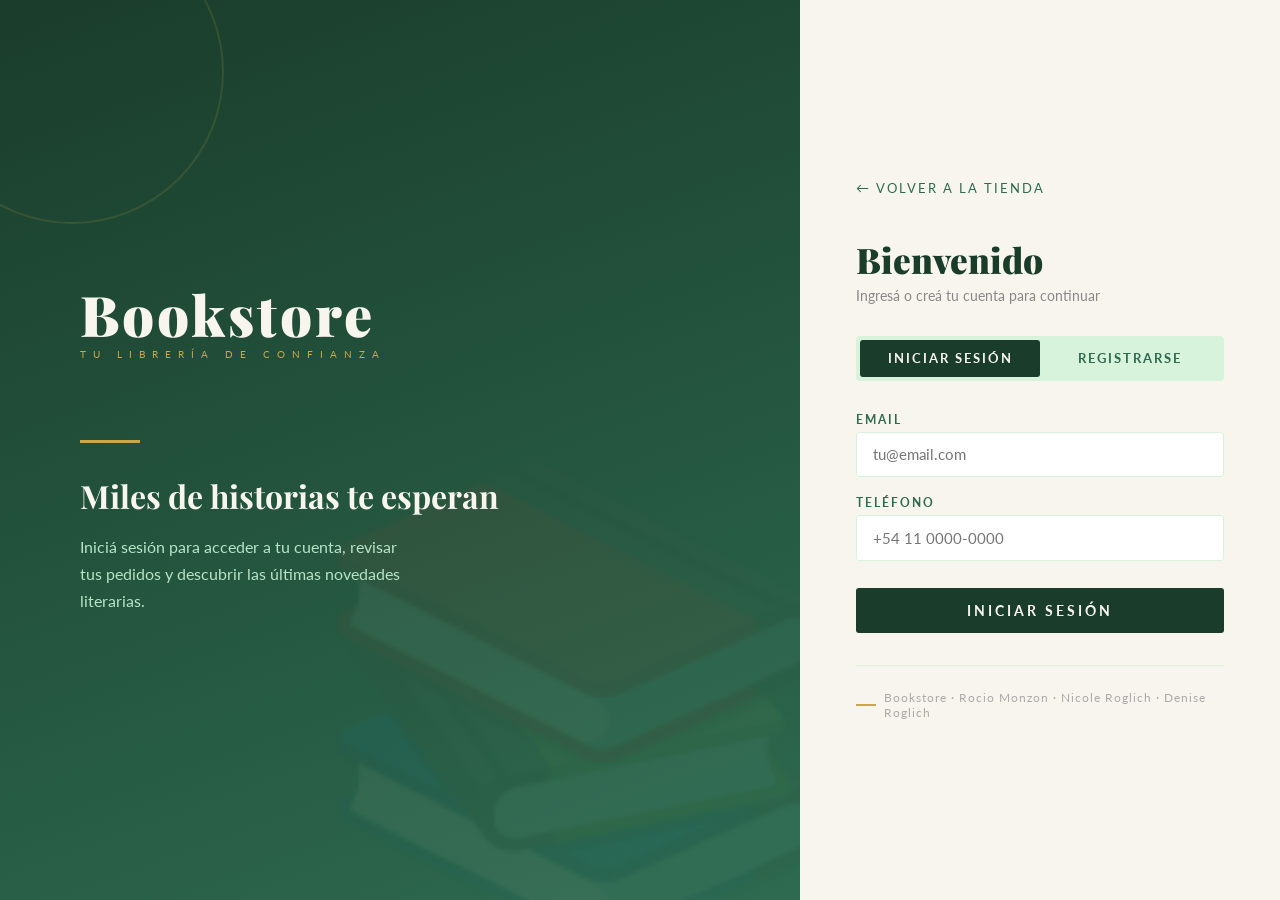
==== login.html @ fd3f9183 "Registro y BD provisional" ====
<!DOCTYPE html>
<html lang="es">
<head>
    <meta charset="UTF-8">
    <meta name="viewport" content="width=device-width, initial-scale=1.0">
    <title>Ingresar — Bookstore</title>
    <link href="https://fonts.googleapis.com/css2?family=Playfair+Display:wght@400;700;900&family=Lato:wght@300;400;700&display=swap" rel="stylesheet">
    <style>
        :root {
            --green-deep:   #1a3d2b;
            --green-mid:    #2d6a4f;
            --green-accent: #52b788;
            --green-light:  #b7e4c7;
            --green-pale:   #d8f3dc;
            --cream:        #f8f5ef;
            --gold:         #c9a84c;
            --text-dark:    #1a2e1e;
        }

        * { margin: 0; padding: 0; box-sizing: border-box; }

        body {
            font-family: 'Lato', sans-serif;
            min-height: 100vh;
            display: flex;
            background: var(--green-deep);
        }

        .left-panel {
            flex: 1;
            background: linear-gradient(160deg, var(--green-deep) 0%, var(--green-mid) 100%);
            display: flex;
            flex-direction: column;
            justify-content: center;
            align-items: flex-start;
            padding: 4rem 5rem;
            position: relative;
            overflow: hidden;
        }

        .left-panel::before {
            content: '📚';
            position: absolute;
            font-size: 28rem;
            bottom: -4rem;
            right: -4rem;
            opacity: 0.05;
            pointer-events: none;
        }

        .left-panel::after {
            content: '';
            position: absolute;
            top: -80px;
            left: -80px;
            width: 300px;
            height: 300px;
            border-radius: 50%;
            border: 2px solid rgba(201,168,76,0.15);
        }

        .brand { margin-bottom: 3rem; animation: fadeLeft 0.7s ease-out both; }

        .brand-name {
            font-family: 'Playfair Display', serif;
            font-size: 3.5rem;
            font-weight: 900;
            color: var(--cream);
            letter-spacing: 3px;
            line-height: 1;
        }

        .brand-tag {
            display: block;
            font-size: 0.65rem;
            letter-spacing: 7px;
            text-transform: uppercase;
            color: var(--gold);
            margin-top: 6px;
        }

        .gold-line {
            width: 60px;
            height: 3px;
            background: var(--gold);
            margin: 2rem 0;
            animation: expandLine 0.8s ease-out 0.3s both;
        }

        .left-copy { animation: fadeLeft 0.7s ease-out 0.4s both; }

        .left-copy h2 {
            font-family: 'Playfair Display', serif;
            font-size: 2rem;
            color: var(--cream);
            font-weight: 700;
            line-height: 1.3;
            margin-bottom: 1rem;
        }

        .left-copy p {
            color: var(--green-light);
            font-size: 1rem;
            line-height: 1.7;
            max-width: 320px;
        }

        .right-panel {
            width: 480px;
            background: var(--cream);
            display: flex;
            flex-direction: column;
            justify-content: center;
            padding: 4rem 3.5rem;
            animation: fadeRight 0.7s ease-out both;
        }

        .back-link {
            display: inline-flex;
            align-items: center;
            gap: 6px;
            color: var(--green-mid);
            font-size: 0.8rem;
            letter-spacing: 2px;
            text-transform: uppercase;
            text-decoration: none;
            margin-bottom: 2.5rem;
            transition: color 0.3s;
        }

        .back-link:hover { color: var(--green-deep); }

        .panel-title {
            font-family: 'Playfair Display', serif;
            font-size: 2.2rem;
            font-weight: 900;
            color: var(--green-deep);
            margin-bottom: 0.3rem;
        }

        .panel-subtitle {
            font-size: 0.85rem;
            color: #888;
            margin-bottom: 2rem;
        }

        .form-tabs {
            display: flex;
            background: var(--green-pale);
            border-radius: 4px;
            padding: 4px;
            margin-bottom: 2rem;
        }

        .tab-btn {
            flex: 1;
            padding: 0.65rem;
            border: none;
            background: transparent;
            color: var(--green-mid);
            cursor: pointer;
            border-radius: 3px;
            font-family: 'Lato', sans-serif;
            font-size: 0.8rem;
            font-weight: 700;
            letter-spacing: 2px;
            text-transform: uppercase;
            transition: all 0.3s ease;
        }

        .tab-btn.active {
            background: var(--green-deep);
            color: var(--cream);
        }

        .alert {
            padding: 0.8rem 1rem;
            border-radius: 3px;
            margin-bottom: 1.2rem;
            font-size: 0.85rem;
            font-weight: 600;
            border-left: 4px solid;
            display: none;
        }

        .alert.show { display: block; }
        .alert-error { background: #fff0f0; color: #c0392b; border-color: #c0392b; }
        .alert-success { background: #f0fff4; color: var(--green-mid); border-color: var(--green-accent); }

        .form-section { display: none; }
        .form-section.active { display: block; }

        .form-group { margin-bottom: 1.2rem; }

        label {
            display: block;
            font-size: 0.72rem;
            letter-spacing: 2px;
            text-transform: uppercase;
            color: var(--green-mid);
            font-weight: 700;
            margin-bottom: 6px;
        }

        input[type="text"],
        input[type="email"],
        input[type="tel"] {
            width: 100%;
            padding: 0.8rem 1rem;
            border: 1.5px solid var(--green-pale);
            border-radius: 3px;
            font-family: 'Lato', sans-serif;
            font-size: 0.95rem;
            color: var(--text-dark);
            background: white;
            outline: none;
            transition: all 0.25s ease;
        }

        input:focus {
            border-color: var(--green-accent);
            box-shadow: 0 0 0 3px rgba(82,183,136,0.15);
        }

        .submit-btn {
            width: 100%;
            padding: 0.9rem;
            background: var(--green-deep);
            color: var(--cream);
            border: none;
            border-radius: 3px;
            font-family: 'Lato', sans-serif;
            font-size: 0.85rem;
            font-weight: 700;
            letter-spacing: 3px;
            text-transform: uppercase;
            cursor: pointer;
            margin-top: 0.5rem;
            transition: all 0.3s ease;
        }

        .submit-btn:hover {
            background: var(--green-mid);
            transform: translateY(-2px);
            box-shadow: 0 8px 20px rgba(26,61,43,0.25);
        }

        .submit-btn:active { transform: translateY(0); }

        .form-footer {
            margin-top: 2rem;
            padding-top: 1.5rem;
            border-top: 1px solid var(--green-pale);
            display: flex;
            align-items: center;
            gap: 0.5rem;
        }

        .form-footer span {
            width: 20px;
            height: 2px;
            background: var(--gold);
            display: inline-block;
            flex-shrink: 0;
        }

        .form-footer p { font-size: 0.75rem; color: #aaa; letter-spacing: 1px; }

        @keyframes fadeLeft {
            from { opacity: 0; transform: translateX(-30px); }
            to   { opacity: 1; transform: translateX(0); }
        }
        @keyframes fadeRight {
            from { opacity: 0; transform: translateX(30px); }
            to   { opacity: 1; transform: translateX(0); }
        }
        @keyframes expandLine {
            from { width: 0; opacity: 0; }
            to   { width: 60px; opacity: 1; }
        }

        @media (max-width: 900px) {
            .left-panel { display: none; }
            .right-panel { width: 100%; padding: 3rem 2rem; }
        }
    </style>
</head>
<body>

    <div class="left-panel">
        <div class="brand">
            <div class="brand-name">Bookstore</div>
            <span class="brand-tag">Tu librería de confianza</span>
        </div>
        <div class="gold-line"></div>
        <div class="left-copy">
            <h2>Miles de historias te esperan</h2>
            <p>Iniciá sesión para acceder a tu cuenta, revisar tus pedidos y descubrir las últimas novedades literarias.</p>
        </div>
    </div>

    <div class="right-panel">
        <a href="inicio.html" class="back-link">← Volver a la tienda</a>

        <h1 class="panel-title">Bienvenido</h1>
        <p class="panel-subtitle">Ingresá o creá tu cuenta para continuar</p>

        <div class="form-tabs">
            <button class="tab-btn active" onclick="switchTab('login', this)">Iniciar Sesión</button>
            <button class="tab-btn" onclick="switchTab('register', this)">Registrarse</button>
        </div>

        <div class="alert alert-error" id="alert-error"></div>
        <div class="alert alert-success" id="alert-success"></div>

        <!-- LOGIN -->
        <div id="login-form" class="form-section active">
            <div class="form-group">
                <label for="email_login">Email</label>
                <input type="email" id="email_login" autocomplete="email" placeholder="tu@email.com">
            </div>
            <div class="form-group">
                <label for="telefono_login">Teléfono</label>
                <input type="tel" id="telefono_login" autocomplete="tel" placeholder="+54 11 0000-0000">
            </div>
            <button class="submit-btn" onclick="handleLogin()">Iniciar Sesión</button>
        </div>

        <!-- REGISTRO -->
        <div id="register-form" class="form-section">
            <div class="form-group">
                <label for="nombre">Nombre</label>
                <input type="text" id="nombre" autocomplete="given-name" placeholder="Juan">
            </div>
            <div class="form-group">
                <label for="apellido">Apellido</label>
                <input type="text" id="apellido" autocomplete="family-name" placeholder="García">
            </div>
            <div class="form-group">
                <label for="username">Usuario</label>
                <input type="text" id="username" autocomplete="username" placeholder="juan.garcia">
            </div>
            <div class="form-group">
                <label for="password">Contraseña</label>
                <input type="password" id="password" autocomplete="new-password" placeholder="••••••••">
            </div>
            <div class="form-group">
                <label for="rpassword">Confirmar contraseña</label>
                <input type="password" id="rpassword" autocomplete="new-password" placeholder="••••••••">
            </div>
            <div class="form-group">
                <label for="telefono">Teléfono</label>
                <input type="tel" id="telefono" autocomplete="tel" placeholder="+54 11 0000-0000">
            </div>
            <div class="form-group">
                <label for="email">Email</label>
                <input type="email" id="email" autocomplete="email" placeholder="tu@email.com">
            </div>
            <div class="form-group">
                <label for="direccion">Dirección</label>
                <input type="text" id="direccion" autocomplete="street-address" placeholder="Av. Corrientes 1234, CABA">
            </div>
            <button class="submit-btn" onclick="handleRegister()">Crear Cuenta</button>
        </div>

        <div class="form-footer">
            <span></span>
            <p>Bookstore · Rocio Monzon · Nicole Roglich · Denise Roglich</p>
        </div>
    </div>

    <script>
        function switchTab(tab, btn) {
            document.querySelectorAll('.form-section').forEach(s => s.classList.remove('active'));
            document.querySelectorAll('.tab-btn').forEach(b => b.classList.remove('active'));
            document.getElementById(tab + '-form').classList.add('active');
            btn.classList.add('active');
            clearAlerts();
        }

        function showError(msg) {
            const el = document.getElementById('alert-error');
            el.textContent = '⚠️ ' + msg;
            el.classList.add('show');
            document.getElementById('alert-success').classList.remove('show');
        }

        function showSuccess(msg) {
            const el = document.getElementById('alert-success');
            el.textContent = '✔ ' + msg;
            el.classList.add('show');
            document.getElementById('alert-error').classList.remove('show');
        }

        function clearAlerts() {
            document.getElementById('alert-error').classList.remove('show');
            document.getElementById('alert-success').classList.remove('show');
        }

        function handleLogin() {
            const email = document.getElementById('email_login').value.trim();
            const telefono = document.getElementById('telefono_login').value.trim();
            if (!email || !telefono) {
                showError('Por favor completa todos los campos.');
                return;
            }
            
            showSuccess('¡Sesión iniciada correctamente! Redirigiendo...');
        }

        async function handleRegister() {
            const nombre = document.getElementById('nombre').value.trim();
            const apellido = document.getElementById('apellido').value.trim();
            const username = document.getElementById('username').value.trim();
            const password = document.getElementById('password').value.trim();
            const rpassword = document.getElementById('rpassword').value.trim();
            const telefono = document.getElementById('telefono').value.trim();
            const email = document.getElementById('email').value.trim();
            const direccion = document.getElementById('direccion').value.trim();

            if (!nombre || !apellido || !username || !password || !rpassword || !telefono || !email || !direccion) {
                showError('Por favor completa todos los campos.');
                return;
            }

            if (password !== rpassword) {
                showError('Las contraseñas no coinciden.');
                return;
            }

            // Envía los datos al servidor
            try {
                const response = await fetch('registro.php', {
                    method: 'POST',
                    headers: { 'Content-Type': 'application/x-www-form-urlencoded' },
                    body: new URLSearchParams({
                        nombre: nombre,
                        apellido: apellido,
                        user: username,
                        pass: password,
                        rpass: rpassword,
                        telefono: telefono,
                        email: email,
                        direccion: direccion
                    })
                });

                const result = await response.text();
                if (response.ok) {
                    showSuccess(result);  // Muestra el mensaje de registro.php
                } else {
                    showError('Error en el registro: ' + result);
                }
            } catch (error) {
                showError('Error de conexión: ' + error.message);
            }
        }
    </script>
</body>
</html>
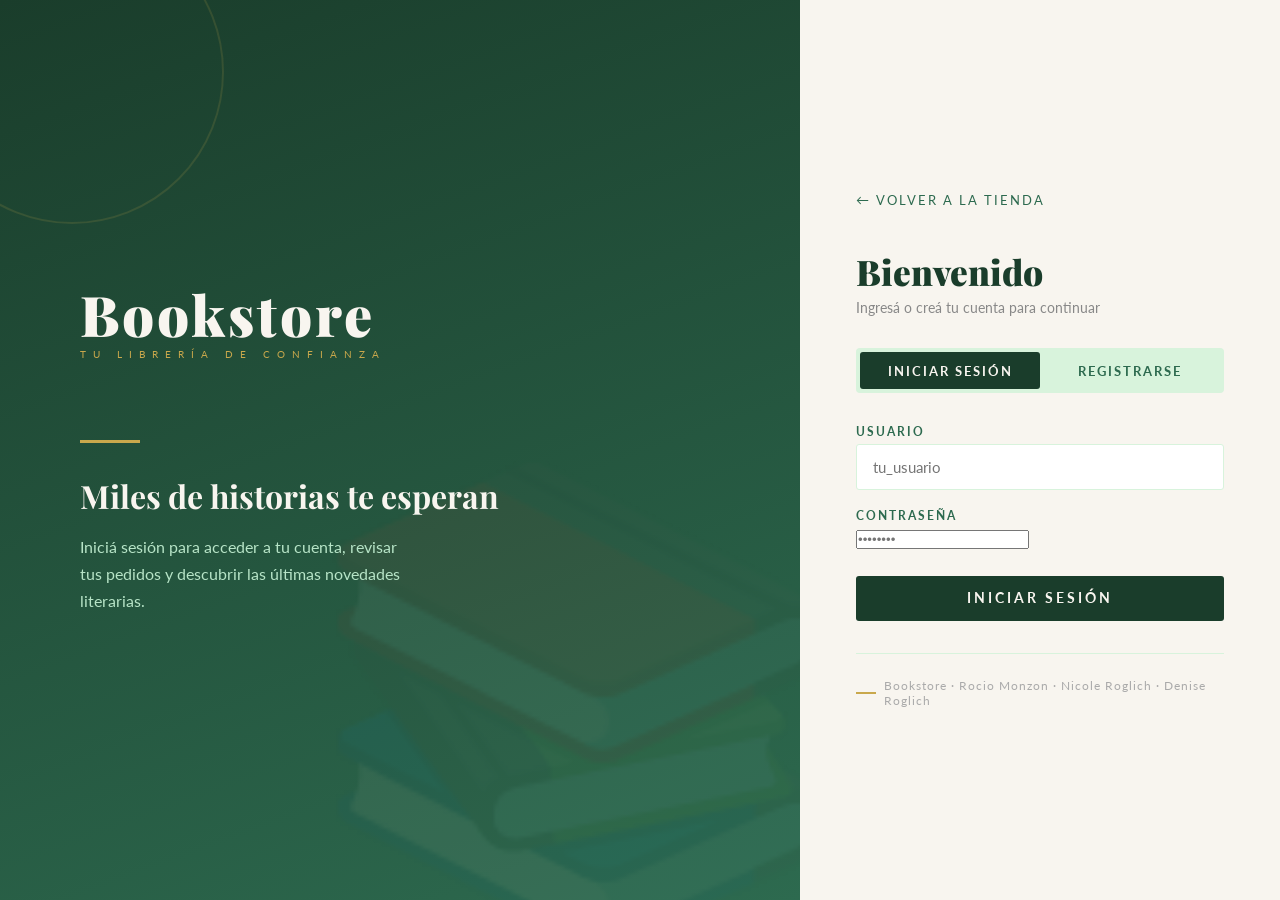
==== commit 21d69f00: "Login y registro funcional" ====
--- a/login.html
+++ b/login.html
@@ -316,12 +316,12 @@
         <!-- LOGIN -->
         <div id="login-form" class="form-section active">
             <div class="form-group">
-                <label for="email_login">Email</label>
-                <input type="email" id="email_login" autocomplete="email" placeholder="tu@email.com">
-            </div>
-            <div class="form-group">
-                <label for="telefono_login">Teléfono</label>
-                <input type="tel" id="telefono_login" autocomplete="tel" placeholder="+54 11 0000-0000">
+                <label for="username_login">Usuario</label>
+                <input type="text" id="username_login" autocomplete="username" placeholder="tu_usuario">
+            </div>
+            <div class="form-group">
+                <label for="password_login">Contraseña</label>
+                <input type="password" id="password_login" autocomplete="current-password" placeholder="••••••••">
             </div>
             <button class="submit-btn" onclick="handleLogin()">Iniciar Sesión</button>
         </div>
@@ -398,14 +398,32 @@
         }
 
         function handleLogin() {
-            const email = document.getElementById('email_login').value.trim();
-            const telefono = document.getElementById('telefono_login').value.trim();
-            if (!email || !telefono) {
+            const username = document.getElementById('username_login').value.trim();
+            const password = document.getElementById('password_login').value.trim();
+            if (!username || !password) {
                 showError('Por favor completa todos los campos.');
                 return;
             }
-            
-            showSuccess('¡Sesión iniciada correctamente! Redirigiendo...');
+
+            // Envía los datos al servidor
+            fetch('login.php', {
+                method: 'POST',
+                headers: { 'Content-Type': 'application/x-www-form-urlencoded' },
+                body: new URLSearchParams({
+                    username: username,
+                    password: password
+                })
+            })
+            .then(response => response.json())
+            .then(data => {
+                if (data.status === 'success') {
+                    showSuccess('¡Sesión iniciada correctamente! Redirigiendo...');
+                    setTimeout(() => window.location.href = data.redirect, 1000);  // Redirige después de 1s
+                } else {
+                    showError(data.message);
+                }
+            })
+            .catch(error => showError('Error de conexión: ' + error.message));
         }
 
         async function handleRegister() {
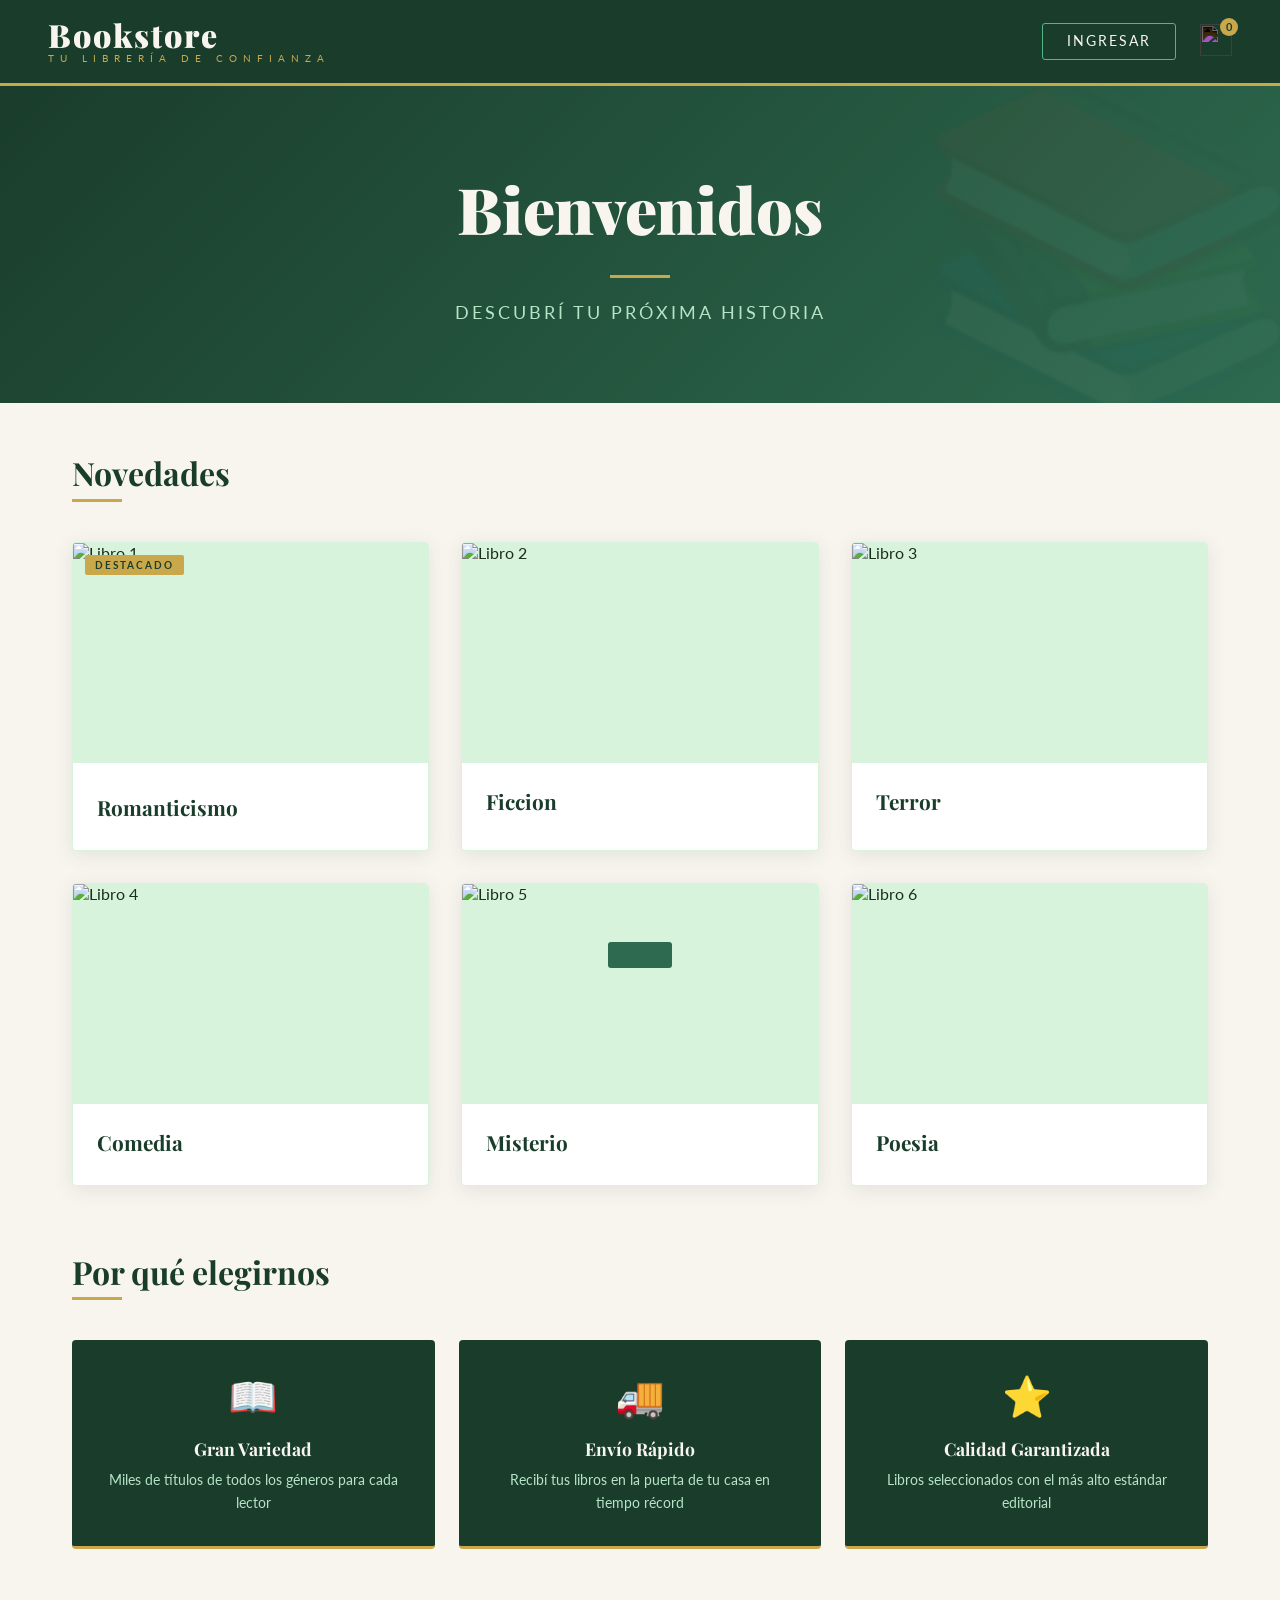
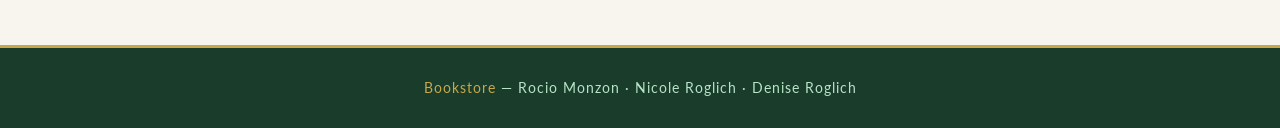
==== commit 538c8aa2: "admin no terminado" ====
--- a/login.html
+++ b/login.html
@@ -3,476 +3,212 @@
 <head>
     <meta charset="UTF-8">
     <meta name="viewport" content="width=device-width, initial-scale=1.0">
-    <title>Ingresar — Bookstore</title>
+    <title>Bookstore</title>
     <link href="https://fonts.googleapis.com/css2?family=Playfair+Display:wght@400;700;900&family=Lato:wght@300;400;700&display=swap" rel="stylesheet">
-    <style>
-        :root {
-            --green-deep:   #1a3d2b;
-            --green-mid:    #2d6a4f;
-            --green-accent: #52b788;
-            --green-light:  #b7e4c7;
-            --green-pale:   #d8f3dc;
-            --cream:        #f8f5ef;
-            --gold:         #c9a84c;
-            --text-dark:    #1a2e1e;
-        }
-
-        * { margin: 0; padding: 0; box-sizing: border-box; }
-
-        body {
-            font-family: 'Lato', sans-serif;
-            min-height: 100vh;
-            display: flex;
-            background: var(--green-deep);
-        }
-
-        .left-panel {
-            flex: 1;
-            background: linear-gradient(160deg, var(--green-deep) 0%, var(--green-mid) 100%);
-            display: flex;
-            flex-direction: column;
-            justify-content: center;
-            align-items: flex-start;
-            padding: 4rem 5rem;
-            position: relative;
-            overflow: hidden;
-        }
-
-        .left-panel::before {
-            content: '📚';
-            position: absolute;
-            font-size: 28rem;
-            bottom: -4rem;
-            right: -4rem;
-            opacity: 0.05;
-            pointer-events: none;
-        }
-
-        .left-panel::after {
-            content: '';
-            position: absolute;
-            top: -80px;
-            left: -80px;
-            width: 300px;
-            height: 300px;
-            border-radius: 50%;
-            border: 2px solid rgba(201,168,76,0.15);
-        }
-
-        .brand { margin-bottom: 3rem; animation: fadeLeft 0.7s ease-out both; }
-
-        .brand-name {
-            font-family: 'Playfair Display', serif;
-            font-size: 3.5rem;
-            font-weight: 900;
-            color: var(--cream);
-            letter-spacing: 3px;
-            line-height: 1;
-        }
-
-        .brand-tag {
-            display: block;
-            font-size: 0.65rem;
-            letter-spacing: 7px;
-            text-transform: uppercase;
-            color: var(--gold);
-            margin-top: 6px;
-        }
-
-        .gold-line {
-            width: 60px;
-            height: 3px;
-            background: var(--gold);
-            margin: 2rem 0;
-            animation: expandLine 0.8s ease-out 0.3s both;
-        }
-
-        .left-copy { animation: fadeLeft 0.7s ease-out 0.4s both; }
-
-        .left-copy h2 {
-            font-family: 'Playfair Display', serif;
-            font-size: 2rem;
-            color: var(--cream);
-            font-weight: 700;
-            line-height: 1.3;
-            margin-bottom: 1rem;
-        }
-
-        .left-copy p {
-            color: var(--green-light);
-            font-size: 1rem;
-            line-height: 1.7;
-            max-width: 320px;
-        }
-
-        .right-panel {
-            width: 480px;
-            background: var(--cream);
-            display: flex;
-            flex-direction: column;
-            justify-content: center;
-            padding: 4rem 3.5rem;
-            animation: fadeRight 0.7s ease-out both;
-        }
-
-        .back-link {
-            display: inline-flex;
-            align-items: center;
-            gap: 6px;
-            color: var(--green-mid);
-            font-size: 0.8rem;
-            letter-spacing: 2px;
-            text-transform: uppercase;
-            text-decoration: none;
-            margin-bottom: 2.5rem;
-            transition: color 0.3s;
-        }
-
-        .back-link:hover { color: var(--green-deep); }
-
-        .panel-title {
-            font-family: 'Playfair Display', serif;
-            font-size: 2.2rem;
-            font-weight: 900;
-            color: var(--green-deep);
-            margin-bottom: 0.3rem;
-        }
-
-        .panel-subtitle {
-            font-size: 0.85rem;
-            color: #888;
-            margin-bottom: 2rem;
-        }
-
-        .form-tabs {
-            display: flex;
-            background: var(--green-pale);
-            border-radius: 4px;
-            padding: 4px;
-            margin-bottom: 2rem;
-        }
-
-        .tab-btn {
-            flex: 1;
-            padding: 0.65rem;
-            border: none;
-            background: transparent;
-            color: var(--green-mid);
-            cursor: pointer;
-            border-radius: 3px;
-            font-family: 'Lato', sans-serif;
-            font-size: 0.8rem;
-            font-weight: 700;
-            letter-spacing: 2px;
-            text-transform: uppercase;
-            transition: all 0.3s ease;
-        }
-
-        .tab-btn.active {
-            background: var(--green-deep);
-            color: var(--cream);
-        }
-
-        .alert {
-            padding: 0.8rem 1rem;
-            border-radius: 3px;
-            margin-bottom: 1.2rem;
-            font-size: 0.85rem;
-            font-weight: 600;
-            border-left: 4px solid;
-            display: none;
-        }
-
-        .alert.show { display: block; }
-        .alert-error { background: #fff0f0; color: #c0392b; border-color: #c0392b; }
-        .alert-success { background: #f0fff4; color: var(--green-mid); border-color: var(--green-accent); }
-
-        .form-section { display: none; }
-        .form-section.active { display: block; }
-
-        .form-group { margin-bottom: 1.2rem; }
-
-        label {
-            display: block;
-            font-size: 0.72rem;
-            letter-spacing: 2px;
-            text-transform: uppercase;
-            color: var(--green-mid);
-            font-weight: 700;
-            margin-bottom: 6px;
-        }
-
-        input[type="text"],
-        input[type="email"],
-        input[type="tel"] {
-            width: 100%;
-            padding: 0.8rem 1rem;
-            border: 1.5px solid var(--green-pale);
-            border-radius: 3px;
-            font-family: 'Lato', sans-serif;
-            font-size: 0.95rem;
-            color: var(--text-dark);
-            background: white;
-            outline: none;
-            transition: all 0.25s ease;
-        }
-
-        input:focus {
-            border-color: var(--green-accent);
-            box-shadow: 0 0 0 3px rgba(82,183,136,0.15);
-        }
-
-        .submit-btn {
-            width: 100%;
-            padding: 0.9rem;
-            background: var(--green-deep);
-            color: var(--cream);
-            border: none;
-            border-radius: 3px;
-            font-family: 'Lato', sans-serif;
-            font-size: 0.85rem;
-            font-weight: 700;
-            letter-spacing: 3px;
-            text-transform: uppercase;
-            cursor: pointer;
-            margin-top: 0.5rem;
-            transition: all 0.3s ease;
-        }
-
-        .submit-btn:hover {
-            background: var(--green-mid);
-            transform: translateY(-2px);
-            box-shadow: 0 8px 20px rgba(26,61,43,0.25);
-        }
-
-        .submit-btn:active { transform: translateY(0); }
-
-        .form-footer {
-            margin-top: 2rem;
-            padding-top: 1.5rem;
-            border-top: 1px solid var(--green-pale);
-            display: flex;
-            align-items: center;
-            gap: 0.5rem;
-        }
-
-        .form-footer span {
-            width: 20px;
-            height: 2px;
-            background: var(--gold);
-            display: inline-block;
-            flex-shrink: 0;
-        }
-
-        .form-footer p { font-size: 0.75rem; color: #aaa; letter-spacing: 1px; }
-
-        @keyframes fadeLeft {
-            from { opacity: 0; transform: translateX(-30px); }
-            to   { opacity: 1; transform: translateX(0); }
-        }
-        @keyframes fadeRight {
-            from { opacity: 0; transform: translateX(30px); }
-            to   { opacity: 1; transform: translateX(0); }
-        }
-        @keyframes expandLine {
-            from { width: 0; opacity: 0; }
-            to   { width: 60px; opacity: 1; }
-        }
-
-        @media (max-width: 900px) {
-            .left-panel { display: none; }
-            .right-panel { width: 100%; padding: 3rem 2rem; }
-        }
-    </style>
+    <link rel="stylesheet" href="styles.css">
 </head>
+
 <body>
-
-    <div class="left-panel">
-        <div class="brand">
-            <div class="brand-name">Bookstore</div>
-            <span class="brand-tag">Tu librería de confianza</span>
-        </div>
-        <div class="gold-line"></div>
-        <div class="left-copy">
-            <h2>Miles de historias te esperan</h2>
-            <p>Iniciá sesión para acceder a tu cuenta, revisar tus pedidos y descubrir las últimas novedades literarias.</p>
-        </div>
+    <header>
+        <div class="logo">
+            <span class="logo-main">Bookstore</span>
+            <span class="logo-sub">Tu librería de confianza</span>
+        </div>
+        <div class="header-right">
+            <button class="login-btn" onclick="window.location.href='login.html'">Ingresar</button>
+            <div class="cart-container" onclick="toggleCart()">
+                <img src="https://cdn-icons-png.flaticon.com/512/5412/5412512.png" id="carrito">
+                <span class="cart-counter" id="cart-count">0</span>
+            </div>
+        </div>
+    </header>
+
+    <div class="hero-section">
+        <h1 class="hero-title">Bienvenidos</h1>
+        <div class="hero-line"></div>
+        <p class="hero-subtitle">Descubrí tu próxima historia</p>
     </div>
 
-    <div class="right-panel">
-        <a href="inicio.html" class="back-link">← Volver a la tienda</a>
-
-        <h1 class="panel-title">Bienvenido</h1>
-        <p class="panel-subtitle">Ingresá o creá tu cuenta para continuar</p>
-
-        <div class="form-tabs">
-            <button class="tab-btn active" onclick="switchTab('login', this)">Iniciar Sesión</button>
-            <button class="tab-btn" onclick="switchTab('register', this)">Registrarse</button>
-        </div>
-
-        <div class="alert alert-error" id="alert-error"></div>
-        <div class="alert alert-success" id="alert-success"></div>
-
-        <!-- LOGIN -->
-        <div id="login-form" class="form-section active">
-            <div class="form-group">
-                <label for="username_login">Usuario</label>
-                <input type="text" id="username_login" autocomplete="username" placeholder="tu_usuario">
-            </div>
-            <div class="form-group">
-                <label for="password_login">Contraseña</label>
-                <input type="password" id="password_login" autocomplete="current-password" placeholder="••••••••">
-            </div>
-            <button class="submit-btn" onclick="handleLogin()">Iniciar Sesión</button>
-        </div>
-
-        <!-- REGISTRO -->
-        <div id="register-form" class="form-section">
-            <div class="form-group">
-                <label for="nombre">Nombre</label>
-                <input type="text" id="nombre" autocomplete="given-name" placeholder="Juan">
-            </div>
-            <div class="form-group">
-                <label for="apellido">Apellido</label>
-                <input type="text" id="apellido" autocomplete="family-name" placeholder="García">
-            </div>
-            <div class="form-group">
-                <label for="username">Usuario</label>
-                <input type="text" id="username" autocomplete="username" placeholder="juan.garcia">
-            </div>
-            <div class="form-group">
-                <label for="password">Contraseña</label>
-                <input type="password" id="password" autocomplete="new-password" placeholder="••••••••">
-            </div>
-            <div class="form-group">
-                <label for="rpassword">Confirmar contraseña</label>
-                <input type="password" id="rpassword" autocomplete="new-password" placeholder="••••••••">
-            </div>
-            <div class="form-group">
-                <label for="telefono">Teléfono</label>
-                <input type="tel" id="telefono" autocomplete="tel" placeholder="+54 11 0000-0000">
-            </div>
-            <div class="form-group">
-                <label for="email">Email</label>
-                <input type="email" id="email" autocomplete="email" placeholder="tu@email.com">
-            </div>
-            <div class="form-group">
-                <label for="direccion">Dirección</label>
-                <input type="text" id="direccion" autocomplete="street-address" placeholder="Av. Corrientes 1234, CABA">
-            </div>
-            <button class="submit-btn" onclick="handleRegister()">Crear Cuenta</button>
-        </div>
-
-        <div class="form-footer">
-            <span></span>
-            <p>Bookstore · Rocio Monzon · Nicole Roglich · Denise Roglich</p>
-        </div>
+    <main>
+        <h2 class="section-label">Novedades</h2>
+        <div class="section-divider"></div>
+
+        <div class="book-showcase">
+
+            <div class="book-card">
+                <div class="book-image-wrap">
+                    <img src="https://encrypted-tbn0.gstatic.com/images?q=tbn:ANd9GcSSRLoOoI0K8Xq-BKcwFq-mK4GCcDY4w8W54A&s" alt="Libro 1" class="book-image">
+                    <span class="book-badge">Destacado</span>
+                </div>
+                <div class="book-info">
+                    <p class="book-genre"></p>
+                    <h3 class="book-name">Romanticismo</h3>
+                    <div class="book-footer">
+                       
+                    </div>
+                </div>
+            </div>
+
+            <div class="book-card">
+                <div class="book-image-wrap">
+                    <img src="https://encrypted-tbn0.gstatic.com/images?q=tbn:ANd9GcQWx-rnxpTtxMdg2AtIMLEQBBAJtdLpepvEhg&s" alt="Libro 2" class="book-image">
+                </div>
+                <div class="book-info">
+                    <h2 class="book-name">Ficcion</h2>
+                   
+                    <div class="book-footer">
+                
+                        
+                    </div>
+                </div>
+            </div>
+
+            <div class="book-card">
+                <div class="book-image-wrap">
+                    <img src="https://www.bloomberglinea.com/resizer/v2/AFIIUEY52BAS5OBKCT4LHJV63Q.jpg?auth=3dbb65a477b4e889d4b42083ac073a2127b09d427f4ccdbe723419839da2addd&width=800&height=450&quality=80&smart=true" alt="Libro 3" class="book-image">
+                  
+                </div>
+                <div class="book-info">
+    
+                    <h3 class="book-name">Terror</h3>
+              
+                    <div class="book-footer">
+                        
+                        
+                    </div>
+                </div>
+            </div>
+
+            <div class="book-card">
+                <div class="book-image-wrap">
+                    <img src="https://thumbs.dreamstime.com/b/m%C3%A1scaras-del-teatro-de-la-comedia-y-de-la-tragedia-21958013.jpg" alt="Libro 4" class="book-image">
+                </div>
+                <div class="book-info">
+            
+                    <h3 class="book-name">Comedia</h3>
+
+                    <div class="book-footer">
+                        
+                        
+                    </div>
+                </div>
+            </div>
+
+            <div class="book-card">
+                <div class="book-image-wrap">
+                    <img src="https://encrypted-tbn0.gstatic.com/images?q=tbn:ANd9GcQs8OSuskP5BtLo0KGXt0JuCU1tibDCpdxvXg&s" alt="Libro 5" class="book-image">
+                </div>
+                <div class="book-info">
+                   
+                    <h3 class="book-name">Misterio</h3>
+           
+                    <div class="book-footer">
+                        
+                        
+                    </div>
+                </div>
+            </div>
+
+            <div class="book-card">
+                <div class="book-image-wrap">
+                    <img src="https://encrypted-tbn0.gstatic.com/images?q=tbn:ANd9GcQZnFxTr-pSLQ-EHoK1tTP8f5evl4RbJeaTzA&s" alt="Libro 6" class="book-image">
+                  
+                </div>
+                <div class="book-info">
+            
+                    <h3 class="book-name">Poesia</h3>
+    
+                    <div class="book-footer">
+                       
+                        
+                    </div>
+                </div>
+            </div>
+
+        </div>
+
+        <h2 class="section-label">Por qué elegirnos</h2>
+        <div class="section-divider"></div>
+
+        <div class="features">
+            <div class="feature">
+                <div class="feature-icon">📖</div>
+                <h3 class="feature-title">Gran Variedad</h3>
+                <p>Miles de títulos de todos los géneros para cada lector</p>
+            </div>
+            <div class="feature">
+                <div class="feature-icon">🚚</div>
+                <h3 class="feature-title">Envío Rápido</h3>
+                <p>Recibí tus libros en la puerta de tu casa en tiempo récord</p>
+            </div>
+            <div class="feature">
+                <div class="feature-icon">⭐</div>
+                <h3 class="feature-title">Calidad Garantizada</h3>
+                <p>Libros seleccionados con el más alto estándar editorial</p>
+            </div>
+        </div>
+    </main>
+
+    <!-- CART MODAL -->
+    <div class="cart-modal" id="cartModal">
+        <div class="cart-header">
+            <h2>Tu Carrito</h2>
+            <button class="cart-close" onclick="toggleCart()">✕</button>
+        </div>
+        <div class="cart-items" id="cartItems">
+            <p style="color:#aaa; text-align:center; margin-top:2rem">El carrito está vacío</p>
+        </div>
+        <div class="cart-total">
+            <span>Total</span>
+            <span id="cartTotal">$0.00</span>
+        </div>
+        <button class="checkout-btn">Finalizar Compra</button>
     </div>
 
+    <div class="toast" id="toast"></div>
+
+    <footer>
+        <p><span>Bookstore</span> &mdash; Rocio Monzon · Nicole Roglich · Denise Roglich</p>
+    </footer>
+
     <script>
-        function switchTab(tab, btn) {
-            document.querySelectorAll('.form-section').forEach(s => s.classList.remove('active'));
-            document.querySelectorAll('.tab-btn').forEach(b => b.classList.remove('active'));
-            document.getElementById(tab + '-form').classList.add('active');
-            btn.classList.add('active');
-            clearAlerts();
-        }
-
-        function showError(msg) {
-            const el = document.getElementById('alert-error');
-            el.textContent = '⚠️ ' + msg;
-            el.classList.add('show');
-            document.getElementById('alert-success').classList.remove('show');
-        }
-
-        function showSuccess(msg) {
-            const el = document.getElementById('alert-success');
-            el.textContent = '✔ ' + msg;
-            el.classList.add('show');
-            document.getElementById('alert-error').classList.remove('show');
-        }
-
-        function clearAlerts() {
-            document.getElementById('alert-error').classList.remove('show');
-            document.getElementById('alert-success').classList.remove('show');
-        }
-
-        function handleLogin() {
-            const username = document.getElementById('username_login').value.trim();
-            const password = document.getElementById('password_login').value.trim();
-            if (!username || !password) {
-                showError('Por favor completa todos los campos.');
-                return;
+        let cart = [];
+        let total = 0;
+
+        function addToCart(name, price) {
+            cart.push({ name, price });
+            total += price;
+            document.getElementById('cart-count').textContent = cart.length;
+            renderCart();
+            showToast(`"${name}" agregado al carrito`);
+        }
+
+        function renderCart() {
+            const container = document.getElementById('cartItems');
+            if (cart.length === 0) {
+                container.innerHTML = '<p style="color:#aaa;text-align:center;margin-top:2rem">El carrito está vacío</p>';
+            } else {
+                container.innerHTML = cart.map(item => `
+                    <div class="cart-item">
+                        <span class="cart-item-name">${item.name}</span>
+                        <span class="cart-item-price">$${item.price.toFixed(2)}</span>
+                    </div>
+                `).join('');
             }
-
-            // Envía los datos al servidor
-            fetch('login.php', {
-                method: 'POST',
-                headers: { 'Content-Type': 'application/x-www-form-urlencoded' },
-                body: new URLSearchParams({
-                    username: username,
-                    password: password
-                })
-            })
-            .then(response => response.json())
-            .then(data => {
-                if (data.status === 'success') {
-                    showSuccess('¡Sesión iniciada correctamente! Redirigiendo...');
-                    setTimeout(() => window.location.href = data.redirect, 1000);  // Redirige después de 1s
-                } else {
-                    showError(data.message);
-                }
-            })
-            .catch(error => showError('Error de conexión: ' + error.message));
-        }
-
-        async function handleRegister() {
-            const nombre = document.getElementById('nombre').value.trim();
-            const apellido = document.getElementById('apellido').value.trim();
-            const username = document.getElementById('username').value.trim();
-            const password = document.getElementById('password').value.trim();
-            const rpassword = document.getElementById('rpassword').value.trim();
-            const telefono = document.getElementById('telefono').value.trim();
-            const email = document.getElementById('email').value.trim();
-            const direccion = document.getElementById('direccion').value.trim();
-
-            if (!nombre || !apellido || !username || !password || !rpassword || !telefono || !email || !direccion) {
-                showError('Por favor completa todos los campos.');
-                return;
-            }
-
-            if (password !== rpassword) {
-                showError('Las contraseñas no coinciden.');
-                return;
-            }
-
-            // Envía los datos al servidor
-            try {
-                const response = await fetch('registro.php', {
-                    method: 'POST',
-                    headers: { 'Content-Type': 'application/x-www-form-urlencoded' },
-                    body: new URLSearchParams({
-                        nombre: nombre,
-                        apellido: apellido,
-                        user: username,
-                        pass: password,
-                        rpass: rpassword,
-                        telefono: telefono,
-                        email: email,
-                        direccion: direccion
-                    })
-                });
-
-                const result = await response.text();
-                if (response.ok) {
-                    showSuccess(result);  // Muestra el mensaje de registro.php
-                } else {
-                    showError('Error en el registro: ' + result);
-                }
-            } catch (error) {
-                showError('Error de conexión: ' + error.message);
-            }
+            document.getElementById('cartTotal').textContent = `$${total.toFixed(2)}`;
+        }
+
+        function toggleCart() {
+            document.getElementById('cartModal').classList.toggle('open');
+        }
+
+        function showToast(msg) {
+            const t = document.getElementById('toast');
+            t.textContent = msg;
+            t.classList.add('show');
+            setTimeout(() => t.classList.remove('show'), 2500);
         }
     </script>
+
 </body>
 </html>
--- a/styles.css
+++ b/styles.css
@@ -0,0 +1,448 @@
+
+        :root {
+            --green-deep: #1a3d2b;
+            --green-mid: #2d6a4f;
+            --green-accent: #52b788;
+            --green-light: #b7e4c7;
+            --green-pale: #d8f3dc;
+            --cream: #f8f5ef;
+            --gold: #c9a84c;
+            --text-dark: #1a2e1e;
+            --text-mid: #3a5a40;
+        }
+
+        * { margin: 0; padding: 0; box-sizing: border-box; }
+
+        body {
+            font-family: 'Lato', sans-serif;
+            background-color: var(--cream);
+            color: var(--text-dark);
+            min-height: 100vh;
+        }
+
+        /* HEADER */
+        header {
+            background: var(--green-deep);
+            padding: 1.2rem 3rem;
+            display: flex;
+            justify-content: space-between;
+            align-items: center;
+            position: sticky;
+            top: 0;
+            z-index: 100;
+            border-bottom: 3px solid var(--gold);
+        }
+
+        .logo {
+            display: flex;
+            flex-direction: column;
+            line-height: 1;
+        }
+
+        .logo-main {
+            font-family: 'Playfair Display', serif;
+            font-size: 2rem;
+            font-weight: 900;
+            color: var(--cream);
+            letter-spacing: 2px;
+        }
+
+        .logo-sub {
+            font-size: 0.65rem;
+            letter-spacing: 6px;
+            color: var(--gold);
+            text-transform: uppercase;
+            margin-top: 2px;
+        }
+
+        .header-right {
+            display: flex;
+            align-items: center;
+            gap: 1.5rem;
+        }
+
+        .login-btn {
+            background: transparent;
+            color: var(--cream);
+            border: 1.5px solid var(--green-accent);
+            padding: 0.6rem 1.5rem;
+            border-radius: 3px;
+            font-family: 'Lato', sans-serif;
+            font-size: 0.85rem;
+            letter-spacing: 2px;
+            text-transform: uppercase;
+            cursor: pointer;
+            transition: all 0.3s ease;
+        }
+
+        .login-btn:hover {
+            background: var(--green-accent);
+            color: var(--green-deep);
+        }
+
+        .cart-container {
+            position: relative;
+            cursor: pointer;
+        }
+
+        #carrito {
+            width: 32px;
+            height: 32px;
+            filter: invert(1);
+            transition: transform 0.3s ease;
+        }
+
+        .cart-container:hover #carrito { transform: scale(1.1); }
+
+        .cart-counter {
+            position: absolute;
+            top: -6px;
+            right: -6px;
+            background: var(--gold);
+            color: var(--green-deep);
+            border-radius: 50%;
+            width: 18px;
+            height: 18px;
+            display: flex;
+            align-items: center;
+            justify-content: center;
+            font-size: 0.7rem;
+            font-weight: 700;
+        }
+
+        /* HERO */
+        .hero-section {
+            background: linear-gradient(135deg, var(--green-deep) 0%, var(--green-mid) 100%);
+            padding: 5rem 3rem;
+            text-align: center;
+            position: relative;
+            overflow: hidden;
+        }
+
+        .hero-section::before {
+            content: '📚';
+            position: absolute;
+            font-size: 20rem;
+            opacity: 0.04;
+            top: -3rem;
+            right: -2rem;
+        }
+
+        .hero-title {
+            font-family: 'Playfair Display', serif;
+            font-size: 4rem;
+            font-weight: 900;
+            color: var(--cream);
+            margin-bottom: 1rem;
+            animation: fadeDown 0.8s ease-out;
+        }
+
+        .hero-subtitle {
+            font-size: 1.1rem;
+            color: var(--green-light);
+            letter-spacing: 3px;
+            text-transform: uppercase;
+            animation: fadeUp 0.8s ease-out 0.2s both;
+        }
+
+        .hero-line {
+            width: 60px;
+            height: 3px;
+            background: var(--gold);
+            margin: 1.5rem auto;
+            animation: expandLine 0.8s ease-out 0.4s both;
+        }
+
+        @keyframes fadeDown {
+            from { opacity: 0; transform: translateY(-30px); }
+            to   { opacity: 1; transform: translateY(0); }
+        }
+        @keyframes fadeUp {
+            from { opacity: 0; transform: translateY(30px); }
+            to   { opacity: 1; transform: translateY(0); }
+        }
+        @keyframes expandLine {
+            from { width: 0; opacity: 0; }
+            to   { width: 60px; opacity: 1; }
+        }
+
+        /* MAIN */
+        main {
+            max-width: 1200px;
+            margin: 0 auto;
+            padding: 3rem 2rem;
+        }
+
+        .section-label {
+            font-family: 'Playfair Display', serif;
+            font-size: 2rem;
+            color: var(--green-deep);
+            margin-bottom: 0.3rem;
+        }
+
+        .section-divider {
+            width: 50px;
+            height: 3px;
+            background: var(--gold);
+            margin-bottom: 2.5rem;
+        }
+
+        /* BOOK GRID */
+        .book-showcase {
+            display: grid;
+            grid-template-columns: repeat(auto-fill, minmax(280px, 1fr));
+            gap: 2rem;
+            margin-bottom: 4rem;
+        }
+
+        .book-card {
+            background: white;
+            border-radius: 4px;
+            overflow: hidden;
+            box-shadow: 0 4px 20px rgba(26,61,43,0.1);
+            transition: all 0.35s ease;
+            border: 1px solid var(--green-pale);
+        }
+
+        .book-card:hover {
+            transform: translateY(-8px);
+            box-shadow: 0 16px 40px rgba(26,61,43,0.2);
+        }
+
+        .book-image-wrap {
+            position: relative;
+            overflow: hidden;
+            height: 220px;
+            background: var(--green-pale);
+        }
+
+        .book-image {
+            width: 100%;
+            height: 100%;
+            object-fit: cover;
+            transition: transform 0.4s ease;
+        }
+
+        .book-card:hover .book-image { transform: scale(1.06); }
+
+        .book-badge {
+            position: absolute;
+            top: 12px;
+            left: 12px;
+            background: var(--gold);
+            color: var(--green-deep);
+            font-size: 0.65rem;
+            font-weight: 700;
+            letter-spacing: 2px;
+            text-transform: uppercase;
+            padding: 4px 10px;
+            border-radius: 2px;
+        }
+
+        .book-info {
+            padding: 1.5rem;
+        }
+
+        .book-genre {
+            font-size: 0.7rem;
+            letter-spacing: 3px;
+            text-transform: uppercase;
+            color: var(--green-accent);
+            margin-bottom: 0.4rem;
+        }
+
+        .book-name {
+            font-family: 'Playfair Display', serif;
+            font-size: 1.3rem;
+            color: var(--green-deep);
+            margin-bottom: 0.3rem;
+        }
+
+        .book-author {
+            font-size: 0.85rem;
+            color: #888;
+            margin-bottom: 1rem;
+        }
+
+        .book-footer {
+            display: flex;
+            align-items: center;
+            justify-content: space-between;
+        }
+
+        .book-price {
+            font-family: 'Playfair Display', serif;
+            font-size: 1.4rem;
+            color: var(--green-mid);
+            font-weight: 700;
+        }
+
+        .add-to-cart {
+            background: var(--green-deep);
+            color: var(--cream);
+            border: none;
+            padding: 0.6rem 1.2rem;
+            border-radius: 3px;
+            font-size: 0.8rem;
+            letter-spacing: 1px;
+            text-transform: uppercase;
+            cursor: pointer;
+            transition: all 0.3s ease;
+        }
+
+        .add-to-cart:hover {
+            background: var(--green-accent);
+            color: var(--green-deep);
+        }
+
+        /* FEATURES */
+        .features {
+            display: grid;
+            grid-template-columns: repeat(auto-fit, minmax(240px, 1fr));
+            gap: 1.5rem;
+            margin-bottom: 3rem;
+        }
+
+        .feature {
+            background: var(--green-deep);
+            padding: 2rem;
+            border-radius: 4px;
+            text-align: center;
+            transition: transform 0.3s ease;
+            border-bottom: 3px solid var(--gold);
+        }
+
+        .feature:hover { transform: translateY(-5px); }
+
+        .feature-icon { font-size: 2.5rem; margin-bottom: 1rem; }
+
+        .feature-title {
+            font-family: 'Playfair Display', serif;
+            color: var(--cream);
+            font-size: 1.1rem;
+            margin-bottom: 0.5rem;
+        }
+
+        .feature p {
+            color: var(--green-light);
+            font-size: 0.9rem;
+            line-height: 1.6;
+        }
+
+        /* CART MODAL */
+        .cart-modal {
+            display: none;
+            position: fixed;
+            top: 0; right: 0;
+            width: 380px;
+            height: 100vh;
+            background: white;
+            box-shadow: -10px 0 40px rgba(0,0,0,0.15);
+            z-index: 999;
+            flex-direction: column;
+            animation: slideIn 0.3s ease;
+        }
+
+        .cart-modal.open { display: flex; }
+
+        @keyframes slideIn {
+            from { transform: translateX(100%); }
+            to   { transform: translateX(0); }
+        }
+
+        .cart-header {
+            background: var(--green-deep);
+            padding: 1.5rem;
+            display: flex;
+            justify-content: space-between;
+            align-items: center;
+        }
+
+        .cart-header h2 {
+            font-family: 'Playfair Display', serif;
+            color: var(--cream);
+        }
+
+        .cart-close {
+            background: none;
+            border: none;
+            color: var(--cream);
+            font-size: 1.5rem;
+            cursor: pointer;
+        }
+
+        .cart-items { flex: 1; overflow-y: auto; padding: 1.5rem; }
+
+        .cart-item {
+            display: flex;
+            justify-content: space-between;
+            align-items: center;
+            padding: 0.8rem 0;
+            border-bottom: 1px solid var(--green-pale);
+        }
+
+        .cart-item-name { font-size: 0.9rem; color: var(--green-deep); font-weight: 600; }
+        .cart-item-price { color: var(--green-mid); font-weight: 700; }
+
+        .cart-total {
+            padding: 1.5rem;
+            border-top: 2px solid var(--green-pale);
+            font-family: 'Playfair Display', serif;
+            font-size: 1.2rem;
+            color: var(--green-deep);
+            display: flex;
+            justify-content: space-between;
+        }
+
+        .checkout-btn {
+            margin: 0 1.5rem 1.5rem;
+            background: var(--green-mid);
+            color: white;
+            border: none;
+            padding: 1rem;
+            border-radius: 3px;
+            font-size: 1rem;
+            cursor: pointer;
+            letter-spacing: 2px;
+            text-transform: uppercase;
+            transition: background 0.3s;
+        }
+
+        .checkout-btn:hover { background: var(--green-deep); }
+
+        /* FOOTER */
+        footer {
+            background: var(--green-deep);
+            color: var(--green-light);
+            text-align: center;
+            padding: 2rem;
+            font-size: 0.85rem;
+            letter-spacing: 1px;
+            border-top: 3px solid var(--gold);
+        }
+
+        footer span { color: var(--gold); }
+
+        /* TOAST */
+        .toast {
+            position: fixed;
+            bottom: 2rem;
+            left: 50%;
+            transform: translateX(-50%) translateY(100px);
+            background: var(--green-mid);
+            color: white;
+            padding: 0.8rem 2rem;
+            border-radius: 3px;
+            font-size: 0.9rem;
+            transition: transform 0.3s ease;
+            z-index: 9999;
+        }
+
+        .toast.show { transform: translateX(-50%) translateY(0); }
+
+        @media (max-width: 768px) {
+            header { padding: 1rem 1.5rem; }
+            .logo-main { font-size: 1.5rem; }
+            .hero-title { font-size: 2.5rem; }
+            .cart-modal { width: 100%; }
+        }
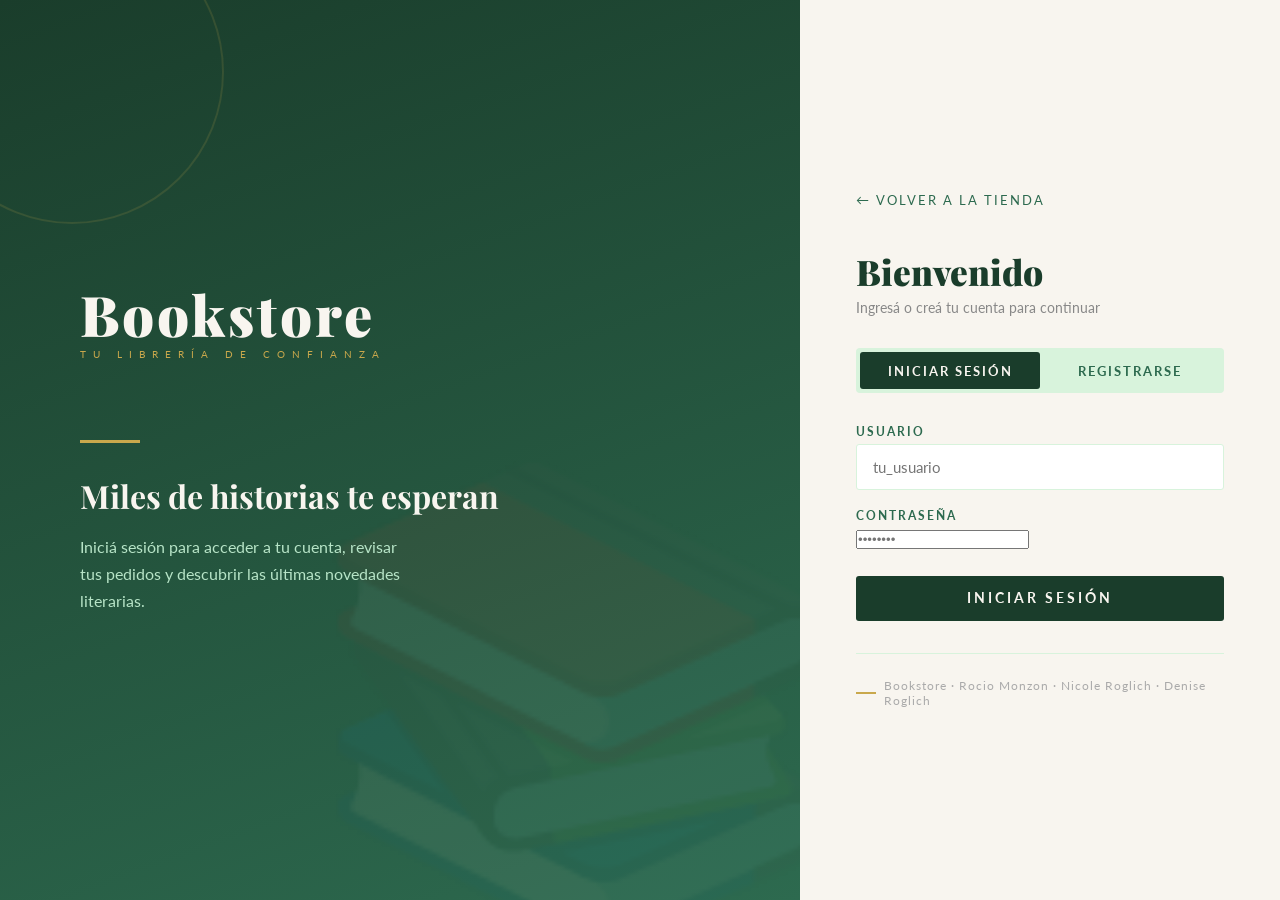
==== commit d1eff85d: "ro" ====
--- a/login.html
+++ b/login.html
@@ -3,212 +3,476 @@
 <head>
     <meta charset="UTF-8">
     <meta name="viewport" content="width=device-width, initial-scale=1.0">
-    <title>Bookstore</title>
+    <title>Ingresar — Bookstore</title>
     <link href="https://fonts.googleapis.com/css2?family=Playfair+Display:wght@400;700;900&family=Lato:wght@300;400;700&display=swap" rel="stylesheet">
-    <link rel="stylesheet" href="styles.css">
+    <style>
+        :root {
+            --green-deep:   #1a3d2b;
+            --green-mid:    #2d6a4f;
+            --green-accent: #52b788;
+            --green-light:  #b7e4c7;
+            --green-pale:   #d8f3dc;
+            --cream:        #f8f5ef;
+            --gold:         #c9a84c;
+            --text-dark:    #1a2e1e;
+        }
+
+        * { margin: 0; padding: 0; box-sizing: border-box; }
+
+        body {
+            font-family: 'Lato', sans-serif;
+            min-height: 100vh;
+            display: flex;
+            background: var(--green-deep);
+        }
+
+        .left-panel {
+            flex: 1;
+            background: linear-gradient(160deg, var(--green-deep) 0%, var(--green-mid) 100%);
+            display: flex;
+            flex-direction: column;
+            justify-content: center;
+            align-items: flex-start;
+            padding: 4rem 5rem;
+            position: relative;
+            overflow: hidden;
+        }
+
+        .left-panel::before {
+            content: '📚';
+            position: absolute;
+            font-size: 28rem;
+            bottom: -4rem;
+            right: -4rem;
+            opacity: 0.05;
+            pointer-events: none;
+        }
+
+        .left-panel::after {
+            content: '';
+            position: absolute;
+            top: -80px;
+            left: -80px;
+            width: 300px;
+            height: 300px;
+            border-radius: 50%;
+            border: 2px solid rgba(201,168,76,0.15);
+        }
+
+        .brand { margin-bottom: 3rem; animation: fadeLeft 0.7s ease-out both; }
+
+        .brand-name {
+            font-family: 'Playfair Display', serif;
+            font-size: 3.5rem;
+            font-weight: 900;
+            color: var(--cream);
+            letter-spacing: 3px;
+            line-height: 1;
+        }
+
+        .brand-tag {
+            display: block;
+            font-size: 0.65rem;
+            letter-spacing: 7px;
+            text-transform: uppercase;
+            color: var(--gold);
+            margin-top: 6px;
+        }
+
+        .gold-line {
+            width: 60px;
+            height: 3px;
+            background: var(--gold);
+            margin: 2rem 0;
+            animation: expandLine 0.8s ease-out 0.3s both;
+        }
+
+        .left-copy { animation: fadeLeft 0.7s ease-out 0.4s both; }
+
+        .left-copy h2 {
+            font-family: 'Playfair Display', serif;
+            font-size: 2rem;
+            color: var(--cream);
+            font-weight: 700;
+            line-height: 1.3;
+            margin-bottom: 1rem;
+        }
+
+        .left-copy p {
+            color: var(--green-light);
+            font-size: 1rem;
+            line-height: 1.7;
+            max-width: 320px;
+        }
+
+        .right-panel {
+            width: 480px;
+            background: var(--cream);
+            display: flex;
+            flex-direction: column;
+            justify-content: center;
+            padding: 4rem 3.5rem;
+            animation: fadeRight 0.7s ease-out both;
+        }
+
+        .back-link {
+            display: inline-flex;
+            align-items: center;
+            gap: 6px;
+            color: var(--green-mid);
+            font-size: 0.8rem;
+            letter-spacing: 2px;
+            text-transform: uppercase;
+            text-decoration: none;
+            margin-bottom: 2.5rem;
+            transition: color 0.3s;
+        }
+
+        .back-link:hover { color: var(--green-deep); }
+
+        .panel-title {
+            font-family: 'Playfair Display', serif;
+            font-size: 2.2rem;
+            font-weight: 900;
+            color: var(--green-deep);
+            margin-bottom: 0.3rem;
+        }
+
+        .panel-subtitle {
+            font-size: 0.85rem;
+            color: #888;
+            margin-bottom: 2rem;
+        }
+
+        .form-tabs {
+            display: flex;
+            background: var(--green-pale);
+            border-radius: 4px;
+            padding: 4px;
+            margin-bottom: 2rem;
+        }
+
+        .tab-btn {
+            flex: 1;
+            padding: 0.65rem;
+            border: none;
+            background: transparent;
+            color: var(--green-mid);
+            cursor: pointer;
+            border-radius: 3px;
+            font-family: 'Lato', sans-serif;
+            font-size: 0.8rem;
+            font-weight: 700;
+            letter-spacing: 2px;
+            text-transform: uppercase;
+            transition: all 0.3s ease;
+        }
+
+        .tab-btn.active {
+            background: var(--green-deep);
+            color: var(--cream);
+        }
+
+        .alert {
+            padding: 0.8rem 1rem;
+            border-radius: 3px;
+            margin-bottom: 1.2rem;
+            font-size: 0.85rem;
+            font-weight: 600;
+            border-left: 4px solid;
+            display: none;
+        }
+
+        .alert.show { display: block; }
+        .alert-error { background: #fff0f0; color: #c0392b; border-color: #c0392b; }
+        .alert-success { background: #f0fff4; color: var(--green-mid); border-color: var(--green-accent); }
+
+        .form-section { display: none; }
+        .form-section.active { display: block; }
+
+        .form-group { margin-bottom: 1.2rem; }
+
+        label {
+            display: block;
+            font-size: 0.72rem;
+            letter-spacing: 2px;
+            text-transform: uppercase;
+            color: var(--green-mid);
+            font-weight: 700;
+            margin-bottom: 6px;
+        }
+
+        input[type="text"],
+        input[type="email"],
+        input[type="tel"] {
+            width: 100%;
+            padding: 0.8rem 1rem;
+            border: 1.5px solid var(--green-pale);
+            border-radius: 3px;
+            font-family: 'Lato', sans-serif;
+            font-size: 0.95rem;
+            color: var(--text-dark);
+            background: white;
+            outline: none;
+            transition: all 0.25s ease;
+        }
+
+        input:focus {
+            border-color: var(--green-accent);
+            box-shadow: 0 0 0 3px rgba(82,183,136,0.15);
+        }
+
+        .submit-btn {
+            width: 100%;
+            padding: 0.9rem;
+            background: var(--green-deep);
+            color: var(--cream);
+            border: none;
+            border-radius: 3px;
+            font-family: 'Lato', sans-serif;
+            font-size: 0.85rem;
+            font-weight: 700;
+            letter-spacing: 3px;
+            text-transform: uppercase;
+            cursor: pointer;
+            margin-top: 0.5rem;
+            transition: all 0.3s ease;
+        }
+
+        .submit-btn:hover {
+            background: var(--green-mid);
+            transform: translateY(-2px);
+            box-shadow: 0 8px 20px rgba(26,61,43,0.25);
+        }
+
+        .submit-btn:active { transform: translateY(0); }
+
+        .form-footer {
+            margin-top: 2rem;
+            padding-top: 1.5rem;
+            border-top: 1px solid var(--green-pale);
+            display: flex;
+            align-items: center;
+            gap: 0.5rem;
+        }
+
+        .form-footer span {
+            width: 20px;
+            height: 2px;
+            background: var(--gold);
+            display: inline-block;
+            flex-shrink: 0;
+        }
+
+        .form-footer p { font-size: 0.75rem; color: #aaa; letter-spacing: 1px; }
+
+        @keyframes fadeLeft {
+            from { opacity: 0; transform: translateX(-30px); }
+            to   { opacity: 1; transform: translateX(0); }
+        }
+        @keyframes fadeRight {
+            from { opacity: 0; transform: translateX(30px); }
+            to   { opacity: 1; transform: translateX(0); }
+        }
+        @keyframes expandLine {
+            from { width: 0; opacity: 0; }
+            to   { width: 60px; opacity: 1; }
+        }
+
+        @media (max-width: 900px) {
+            .left-panel { display: none; }
+            .right-panel { width: 100%; padding: 3rem 2rem; }
+        }
+    </style>
 </head>
-
 <body>
-    <header>
-        <div class="logo">
-            <span class="logo-main">Bookstore</span>
-            <span class="logo-sub">Tu librería de confianza</span>
-        </div>
-        <div class="header-right">
-            <button class="login-btn" onclick="window.location.href='login.html'">Ingresar</button>
-            <div class="cart-container" onclick="toggleCart()">
-                <img src="https://cdn-icons-png.flaticon.com/512/5412/5412512.png" id="carrito">
-                <span class="cart-counter" id="cart-count">0</span>
-            </div>
-        </div>
-    </header>
-
-    <div class="hero-section">
-        <h1 class="hero-title">Bienvenidos</h1>
-        <div class="hero-line"></div>
-        <p class="hero-subtitle">Descubrí tu próxima historia</p>
+
+    <div class="left-panel">
+        <div class="brand">
+            <div class="brand-name">Bookstore</div>
+            <span class="brand-tag">Tu librería de confianza</span>
+        </div>
+        <div class="gold-line"></div>
+        <div class="left-copy">
+            <h2>Miles de historias te esperan</h2>
+            <p>Iniciá sesión para acceder a tu cuenta, revisar tus pedidos y descubrir las últimas novedades literarias.</p>
+        </div>
     </div>
 
-    <main>
-        <h2 class="section-label">Novedades</h2>
-        <div class="section-divider"></div>
-
-        <div class="book-showcase">
-
-            <div class="book-card">
-                <div class="book-image-wrap">
-                    <img src="https://encrypted-tbn0.gstatic.com/images?q=tbn:ANd9GcSSRLoOoI0K8Xq-BKcwFq-mK4GCcDY4w8W54A&s" alt="Libro 1" class="book-image">
-                    <span class="book-badge">Destacado</span>
-                </div>
-                <div class="book-info">
-                    <p class="book-genre"></p>
-                    <h3 class="book-name">Romanticismo</h3>
-                    <div class="book-footer">
-                       
-                    </div>
-                </div>
-            </div>
-
-            <div class="book-card">
-                <div class="book-image-wrap">
-                    <img src="https://encrypted-tbn0.gstatic.com/images?q=tbn:ANd9GcQWx-rnxpTtxMdg2AtIMLEQBBAJtdLpepvEhg&s" alt="Libro 2" class="book-image">
-                </div>
-                <div class="book-info">
-                    <h2 class="book-name">Ficcion</h2>
-                   
-                    <div class="book-footer">
-                
-                        
-                    </div>
-                </div>
-            </div>
-
-            <div class="book-card">
-                <div class="book-image-wrap">
-                    <img src="https://www.bloomberglinea.com/resizer/v2/AFIIUEY52BAS5OBKCT4LHJV63Q.jpg?auth=3dbb65a477b4e889d4b42083ac073a2127b09d427f4ccdbe723419839da2addd&width=800&height=450&quality=80&smart=true" alt="Libro 3" class="book-image">
-                  
-                </div>
-                <div class="book-info">
-    
-                    <h3 class="book-name">Terror</h3>
-              
-                    <div class="book-footer">
-                        
-                        
-                    </div>
-                </div>
-            </div>
-
-            <div class="book-card">
-                <div class="book-image-wrap">
-                    <img src="https://thumbs.dreamstime.com/b/m%C3%A1scaras-del-teatro-de-la-comedia-y-de-la-tragedia-21958013.jpg" alt="Libro 4" class="book-image">
-                </div>
-                <div class="book-info">
-            
-                    <h3 class="book-name">Comedia</h3>
-
-                    <div class="book-footer">
-                        
-                        
-                    </div>
-                </div>
-            </div>
-
-            <div class="book-card">
-                <div class="book-image-wrap">
-                    <img src="https://encrypted-tbn0.gstatic.com/images?q=tbn:ANd9GcQs8OSuskP5BtLo0KGXt0JuCU1tibDCpdxvXg&s" alt="Libro 5" class="book-image">
-                </div>
-                <div class="book-info">
-                   
-                    <h3 class="book-name">Misterio</h3>
-           
-                    <div class="book-footer">
-                        
-                        
-                    </div>
-                </div>
-            </div>
-
-            <div class="book-card">
-                <div class="book-image-wrap">
-                    <img src="https://encrypted-tbn0.gstatic.com/images?q=tbn:ANd9GcQZnFxTr-pSLQ-EHoK1tTP8f5evl4RbJeaTzA&s" alt="Libro 6" class="book-image">
-                  
-                </div>
-                <div class="book-info">
-            
-                    <h3 class="book-name">Poesia</h3>
-    
-                    <div class="book-footer">
-                       
-                        
-                    </div>
-                </div>
-            </div>
-
-        </div>
-
-        <h2 class="section-label">Por qué elegirnos</h2>
-        <div class="section-divider"></div>
-
-        <div class="features">
-            <div class="feature">
-                <div class="feature-icon">📖</div>
-                <h3 class="feature-title">Gran Variedad</h3>
-                <p>Miles de títulos de todos los géneros para cada lector</p>
-            </div>
-            <div class="feature">
-                <div class="feature-icon">🚚</div>
-                <h3 class="feature-title">Envío Rápido</h3>
-                <p>Recibí tus libros en la puerta de tu casa en tiempo récord</p>
-            </div>
-            <div class="feature">
-                <div class="feature-icon">⭐</div>
-                <h3 class="feature-title">Calidad Garantizada</h3>
-                <p>Libros seleccionados con el más alto estándar editorial</p>
-            </div>
-        </div>
-    </main>
-
-    <!-- CART MODAL -->
-    <div class="cart-modal" id="cartModal">
-        <div class="cart-header">
-            <h2>Tu Carrito</h2>
-            <button class="cart-close" onclick="toggleCart()">✕</button>
-        </div>
-        <div class="cart-items" id="cartItems">
-            <p style="color:#aaa; text-align:center; margin-top:2rem">El carrito está vacío</p>
-        </div>
-        <div class="cart-total">
-            <span>Total</span>
-            <span id="cartTotal">$0.00</span>
-        </div>
-        <button class="checkout-btn">Finalizar Compra</button>
+    <div class="right-panel">
+        <a href="inicio.html" class="back-link">← Volver a la tienda</a>
+
+        <h1 class="panel-title">Bienvenido</h1>
+        <p class="panel-subtitle">Ingresá o creá tu cuenta para continuar</p>
+
+        <div class="form-tabs">
+            <button class="tab-btn active" onclick="switchTab('login', this)">Iniciar Sesión</button>
+            <button class="tab-btn" onclick="switchTab('register', this)">Registrarse</button>
+        </div>
+
+        <div class="alert alert-error" id="alert-error"></div>
+        <div class="alert alert-success" id="alert-success"></div>
+
+        <!-- LOGIN -->
+        <div id="login-form" class="form-section active">
+            <div class="form-group">
+                <label for="username_login">Usuario</label>
+                <input type="text" id="username_login" autocomplete="username" placeholder="tu_usuario">
+            </div>
+            <div class="form-group">
+                <label for="password_login">Contraseña</label>
+                <input type="password" id="password_login" autocomplete="current-password" placeholder="••••••••">
+            </div>
+            <button class="submit-btn" onclick="handleLogin()">Iniciar Sesión</button>
+        </div>
+
+        <!-- REGISTRO -->
+        <div id="register-form" class="form-section">
+            <div class="form-group">
+                <label for="nombre">Nombre</label>
+                <input type="text" id="nombre" autocomplete="given-name" placeholder="Juan">
+            </div>
+            <div class="form-group">
+                <label for="apellido">Apellido</label>
+                <input type="text" id="apellido" autocomplete="family-name" placeholder="García">
+            </div>
+            <div class="form-group">
+                <label for="username">Usuario</label>
+                <input type="text" id="username" autocomplete="username" placeholder="juan.garcia">
+            </div>
+            <div class="form-group">
+                <label for="password">Contraseña</label>
+                <input type="password" id="password" autocomplete="new-password" placeholder="••••••••">
+            </div>
+            <div class="form-group">
+                <label for="rpassword">Confirmar contraseña</label>
+                <input type="password" id="rpassword" autocomplete="new-password" placeholder="••••••••">
+            </div>
+            <div class="form-group">
+                <label for="telefono">Teléfono</label>
+                <input type="tel" id="telefono" autocomplete="tel" placeholder="+54 11 0000-0000">
+            </div>
+            <div class="form-group">
+                <label for="email">Email</label>
+                <input type="email" id="email" autocomplete="email" placeholder="tu@email.com">
+            </div>
+            <div class="form-group">
+                <label for="direccion">Dirección</label>
+                <input type="text" id="direccion" autocomplete="street-address" placeholder="Av. Corrientes 1234, CABA">
+            </div>
+            <button class="submit-btn" onclick="handleRegister()">Crear Cuenta</button>
+        </div>
+
+        <div class="form-footer">
+            <span></span>
+            <p>Bookstore · Rocio Monzon · Nicole Roglich · Denise Roglich</p>
+        </div>
     </div>
 
-    <div class="toast" id="toast"></div>
-
-    <footer>
-        <p><span>Bookstore</span> &mdash; Rocio Monzon · Nicole Roglich · Denise Roglich</p>
-    </footer>
-
     <script>
-        let cart = [];
-        let total = 0;
-
-        function addToCart(name, price) {
-            cart.push({ name, price });
-            total += price;
-            document.getElementById('cart-count').textContent = cart.length;
-            renderCart();
-            showToast(`"${name}" agregado al carrito`);
-        }
-
-        function renderCart() {
-            const container = document.getElementById('cartItems');
-            if (cart.length === 0) {
-                container.innerHTML = '<p style="color:#aaa;text-align:center;margin-top:2rem">El carrito está vacío</p>';
-            } else {
-                container.innerHTML = cart.map(item => `
-                    <div class="cart-item">
-                        <span class="cart-item-name">${item.name}</span>
-                        <span class="cart-item-price">$${item.price.toFixed(2)}</span>
-                    </div>
-                `).join('');
+        function switchTab(tab, btn) {
+            document.querySelectorAll('.form-section').forEach(s => s.classList.remove('active'));
+            document.querySelectorAll('.tab-btn').forEach(b => b.classList.remove('active'));
+            document.getElementById(tab + '-form').classList.add('active');
+            btn.classList.add('active');
+            clearAlerts();
+        }
+
+        function showError(msg) {
+            const el = document.getElementById('alert-error');
+            el.textContent = '⚠️ ' + msg;
+            el.classList.add('show');
+            document.getElementById('alert-success').classList.remove('show');
+        }
+
+        function showSuccess(msg) {
+            const el = document.getElementById('alert-success');
+            el.textContent = '✔ ' + msg;
+            el.classList.add('show');
+            document.getElementById('alert-error').classList.remove('show');
+        }
+
+        function clearAlerts() {
+            document.getElementById('alert-error').classList.remove('show');
+            document.getElementById('alert-success').classList.remove('show');
+        }
+
+        function handleLogin() {
+            const username = document.getElementById('username_login').value.trim();
+            const password = document.getElementById('password_login').value.trim();
+            if (!username || !password) {
+                showError('Por favor completa todos los campos.');
+                return;
             }
-            document.getElementById('cartTotal').textContent = `$${total.toFixed(2)}`;
-        }
-
-        function toggleCart() {
-            document.getElementById('cartModal').classList.toggle('open');
-        }
-
-        function showToast(msg) {
-            const t = document.getElementById('toast');
-            t.textContent = msg;
-            t.classList.add('show');
-            setTimeout(() => t.classList.remove('show'), 2500);
+
+            // Envía los datos al servidor
+            fetch('login.php', {
+                method: 'POST',
+                headers: { 'Content-Type': 'application/x-www-form-urlencoded' },
+                body: new URLSearchParams({
+                    username: username,
+                    password: password
+                })
+            })
+            .then(response => response.json())
+            .then(data => {
+                if (data.status === 'success') {
+                    showSuccess('¡Sesión iniciada correctamente! Redirigiendo...');
+                    setTimeout(() => window.location.href = data.redirect, 1000);  // Redirige después de 1s
+                } else {
+                    showError(data.message);
+                }
+            })
+            .catch(error => showError('Error de conexión: ' + error.message));
+        }
+
+        async function handleRegister() {
+            const nombre = document.getElementById('nombre').value.trim();
+            const apellido = document.getElementById('apellido').value.trim();
+            const username = document.getElementById('username').value.trim();
+            const password = document.getElementById('password').value.trim();
+            const rpassword = document.getElementById('rpassword').value.trim();
+            const telefono = document.getElementById('telefono').value.trim();
+            const email = document.getElementById('email').value.trim();
+            const direccion = document.getElementById('direccion').value.trim();
+
+            if (!nombre || !apellido || !username || !password || !rpassword || !telefono || !email || !direccion) {
+                showError('Por favor completa todos los campos.');
+                return;
+            }
+
+            if (password !== rpassword) {
+                showError('Las contraseñas no coinciden.');
+                return;
+            }
+
+            // Envía los datos al servidor
+            try {
+                const response = await fetch('registro.php', {
+                    method: 'POST',
+                    headers: { 'Content-Type': 'application/x-www-form-urlencoded' },
+                    body: new URLSearchParams({
+                        nombre: nombre,
+                        apellido: apellido,
+                        user: username,
+                        pass: password,
+                        rpass: rpassword,
+                        telefono: telefono,
+                        email: email,
+                        direccion: direccion
+                    })
+                });
+
+                const result = await response.text();
+                if (response.ok) {
+                    showSuccess(result);  // Muestra el mensaje de registro.php
+                } else {
+                    showError('Error en el registro: ' + result);
+                }
+            } catch (error) {
+                showError('Error de conexión: ' + error.message);
+            }
         }
     </script>
-
 </body>
 </html>
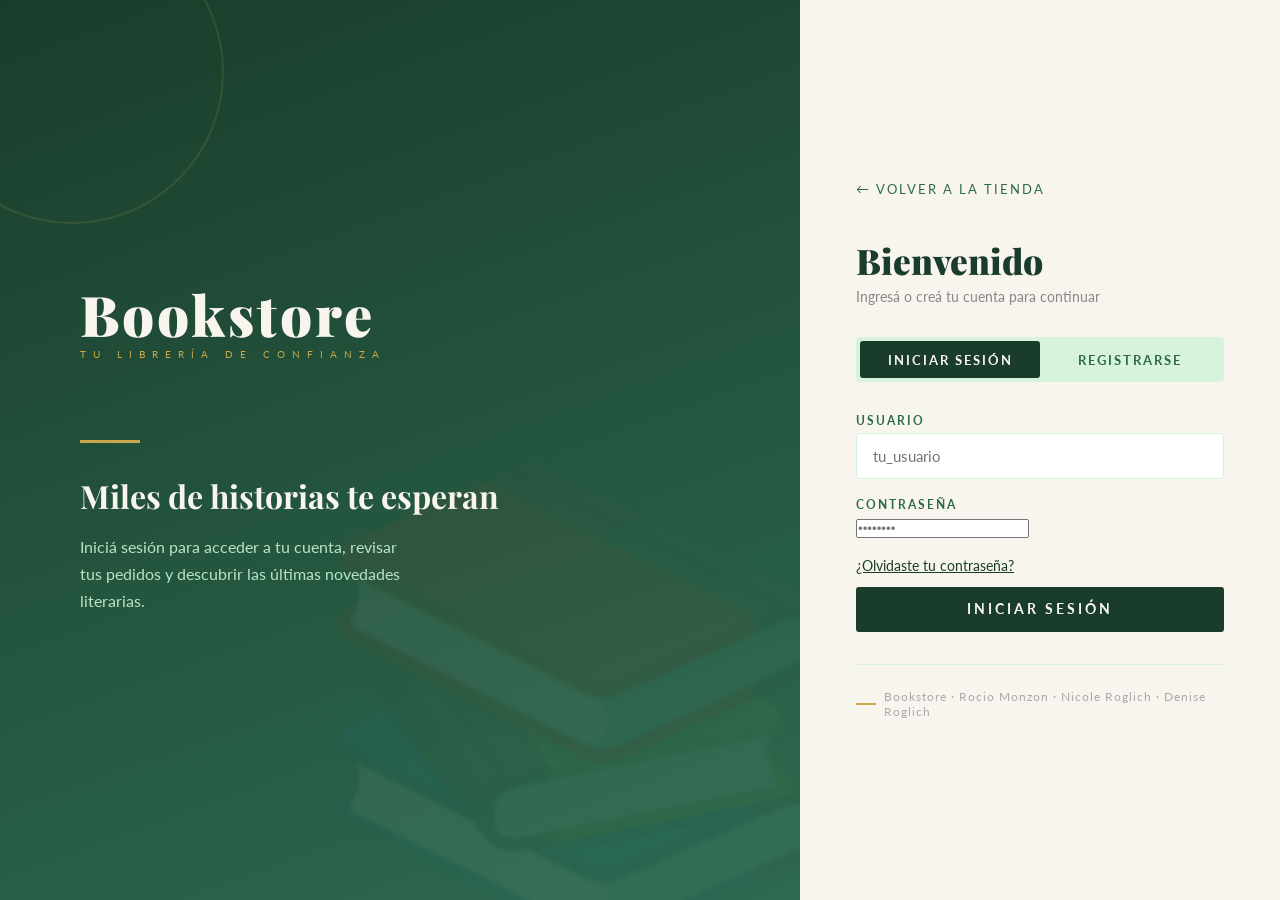
==== commit e964619e: "Arreglos contraseña" ====
--- a/login.html
+++ b/login.html
@@ -187,6 +187,13 @@
         .alert-error { background: #fff0f0; color: #c0392b; border-color: #c0392b; }
         .alert-success { background: #f0fff4; color: var(--green-mid); border-color: var(--green-accent); }
 
+        .field-error {
+            color: #c0392b;
+            font-size: 0.80rem;
+            margin-top: 0.35rem;
+            min-height: 1.2rem;
+        }
+
         .form-section { display: none; }
         .form-section.active { display: block; }
 
@@ -300,7 +307,7 @@
     </div>
 
     <div class="right-panel">
-        <a href="inicio.html" class="back-link">← Volver a la tienda</a>
+        <a href="index.php" class="back-link">← Volver a la tienda</a>
 
         <h1 class="panel-title">Bienvenido</h1>
         <p class="panel-subtitle">Ingresá o creá tu cuenta para continuar</p>
@@ -323,6 +330,9 @@
                 <label for="password_login">Contraseña</label>
                 <input type="password" id="password_login" autocomplete="current-password" placeholder="••••••••">
             </div>
+            <div class="form-group" style="margin-bottom: .3rem; font-size: .9rem;">
+                <a href="olvideContrasenia.html" style="color: var(--green-deep);">¿Olvidaste tu contraseña?</a>
+            </div>
             <button class="submit-btn" onclick="handleLogin()">Iniciar Sesión</button>
         </div>
 
@@ -343,6 +353,8 @@
             <div class="form-group">
                 <label for="password">Contraseña</label>
                 <input type="password" id="password" autocomplete="new-password" placeholder="••••••••">
+                <small><label><input type="checkbox" id="togglePassword"> Mostrar contraseña</label></small>
+                <div id="password-error" class="field-error"></div>
             </div>
             <div class="form-group">
                 <label for="rpassword">Confirmar contraseña</label>
@@ -390,11 +402,22 @@
             el.textContent = '✔ ' + msg;
             el.classList.add('show');
             document.getElementById('alert-error').classList.remove('show');
+            clearFieldError();
+        }
+
+        function showFieldError(msg) {
+            document.getElementById('password-error').textContent = msg;
+            document.getElementById('alert-error').classList.remove('show');
+        }
+
+        function clearFieldError() {
+            document.getElementById('password-error').textContent = '';
         }
 
         function clearAlerts() {
             document.getElementById('alert-error').classList.remove('show');
             document.getElementById('alert-success').classList.remove('show');
+            clearFieldError();
         }
 
         function handleLogin() {
@@ -418,7 +441,7 @@
             .then(data => {
                 if (data.status === 'success') {
                     showSuccess('¡Sesión iniciada correctamente! Redirigiendo...');
-                    setTimeout(() => window.location.href = data.redirect, 1000);  // Redirige después de 1s
+                    setTimeout(() => window.location.href = 'index.php', 800);
                 } else {
                     showError(data.message);
                 }
@@ -427,6 +450,9 @@
         }
 
         async function handleRegister() {
+            clearFieldError();
+            clearAlerts();
+
             const nombre = document.getElementById('nombre').value.trim();
             const apellido = document.getElementById('apellido').value.trim();
             const username = document.getElementById('username').value.trim();
@@ -437,16 +463,15 @@
             const direccion = document.getElementById('direccion').value.trim();
 
             if (!nombre || !apellido || !username || !password || !rpassword || !telefono || !email || !direccion) {
-                showError('Por favor completa todos los campos.');
+                showFieldError('Hay algo incompleto, revisá tus datos.');
                 return;
             }
 
             if (password !== rpassword) {
-                showError('Las contraseñas no coinciden.');
+                showFieldError('Las contraseñas no coinciden.');
                 return;
             }
 
-            // Envía los datos al servidor
             try {
                 const response = await fetch('registro.php', {
                     method: 'POST',
@@ -463,16 +488,25 @@
                     })
                 });
 
-                const result = await response.text();
-                if (response.ok) {
-                    showSuccess(result);  // Muestra el mensaje de registro.php
+                const result = await response.json();
+                if (result.type === 'success') {
+                    showSuccess('Registro correcto. Redirigiendo...');
+                    setTimeout(() => window.location.href = 'index.php', 800);
                 } else {
-                    showError('Error en el registro: ' + result);
+                    showFieldError('Hay algo no completado en la contraseña.');
                 }
             } catch (error) {
-                showError('Error de conexión: ' + error.message);
+                showFieldError('Error de conexión: ' + error.message);
             }
         }
+
+        document.getElementById('togglePassword').addEventListener('change', function () {
+            const pw = document.getElementById('password');
+            const rpw = document.getElementById('rpassword');
+            const type = this.checked ? 'text' : 'password';
+            pw.type = type;
+            rpw.type = type;
+        });
     </script>
 </body>
 </html>
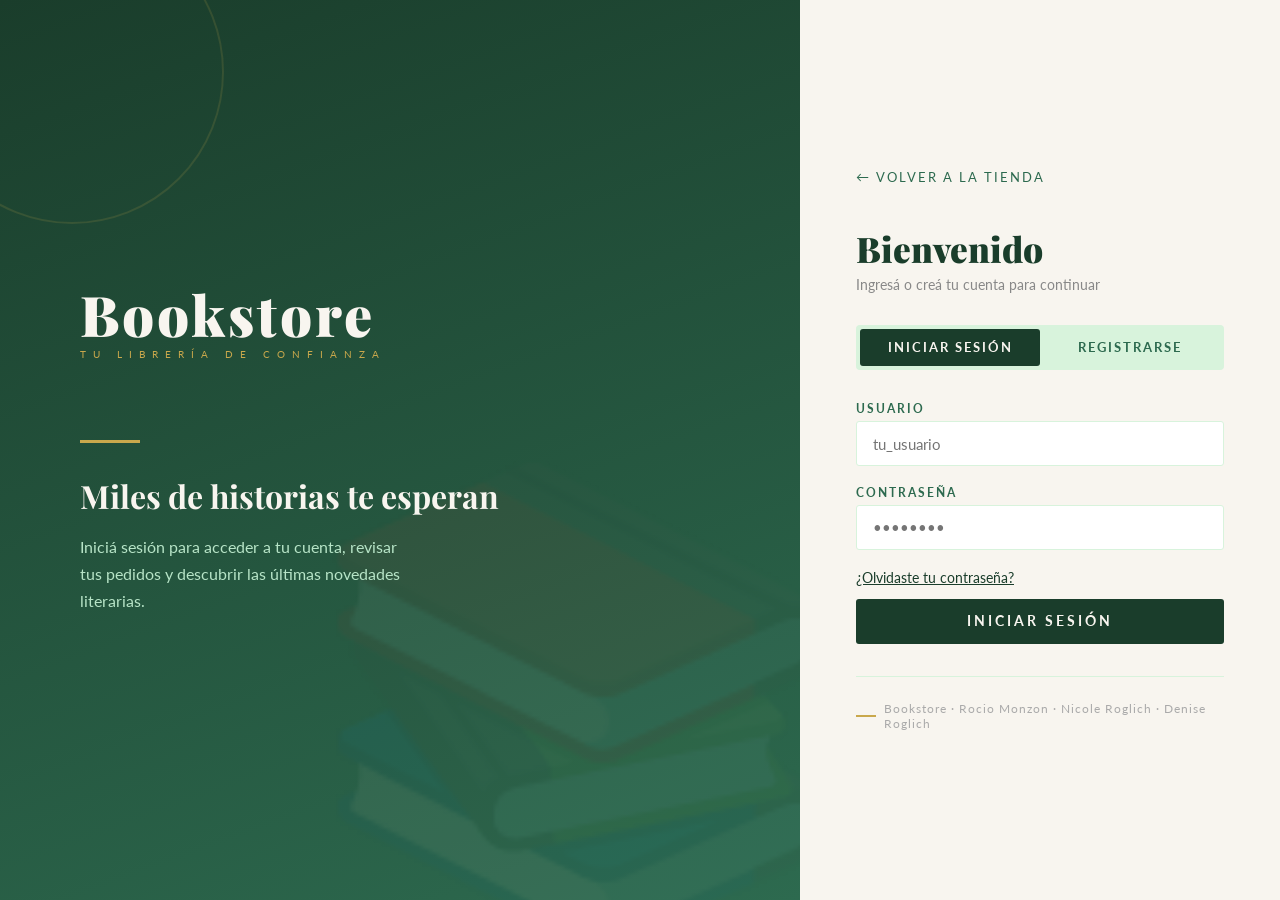
==== commit 63150d5d: "Cambios del registro" ====
--- a/login.html
+++ b/login.html
@@ -194,6 +194,75 @@
             min-height: 1.2rem;
         }
 
+        input[type="text"],
+        input[type="email"],
+        input[type="tel"],
+        input[type="password"] {
+            width: 100%;
+            padding: 0.8rem 1rem;
+            border: 1.5px solid var(--green-pale);
+            border-radius: 3px;
+            font-family: 'Lato', sans-serif;
+            font-size: 0.95rem;
+            color: var(--text-dark);
+            background: white;
+            outline: none;
+            transition: all 0.25s ease;
+        }
+
+        input.field-invalid {
+            border-color: #e74c3c;
+            background: #fff5f5;
+        }
+
+        label .info-icon {
+            display: inline-flex;
+            align-items: center;
+            justify-content: center;
+            width: 1.15rem;
+            height: 1.15rem;
+            margin-left: 0.45rem;
+            border-radius: 50%;
+            background: var(--green-pale);
+            color: var(--green-mid);
+            font-size: 0.75rem;
+            font-weight: 700;
+            cursor: pointer;
+            border: 1px solid var(--green-accent);
+            transition: background 0.2s ease, transform 0.2s ease;
+        }
+
+        label .info-icon:hover {
+            background: var(--green-accent);
+            color: var(--cream);
+            transform: translateY(-1px);
+        }
+
+        .password-rules {
+            display: none;
+            margin-top: 0.85rem;
+            padding: 0.85rem 1rem;
+            background: #f7fdf6;
+            border: 1px solid var(--green-pale);
+            border-radius: 4px;
+            color: #2b5f40;
+            font-size: 0.84rem;
+            line-height: 1.5;
+        }
+
+        .password-rules.visible {
+            display: block;
+        }
+
+        .password-rules ul {
+            margin: 0.5rem 0 0 1.1rem;
+            padding-left: 0.75rem;
+        }
+
+        .password-rules li {
+            margin-bottom: 0.35rem;
+        }
+
         .form-section { display: none; }
         .form-section.active { display: block; }
 
@@ -341,38 +410,57 @@
             <div class="form-group">
                 <label for="nombre">Nombre</label>
                 <input type="text" id="nombre" autocomplete="given-name" placeholder="Juan">
+                <div id="error-nombre" class="field-error"></div>
             </div>
             <div class="form-group">
                 <label for="apellido">Apellido</label>
                 <input type="text" id="apellido" autocomplete="family-name" placeholder="García">
+                <div id="error-apellido" class="field-error"></div>
             </div>
             <div class="form-group">
                 <label for="username">Usuario</label>
                 <input type="text" id="username" autocomplete="username" placeholder="juan.garcia">
-            </div>
-            <div class="form-group">
-                <label for="password">Contraseña</label>
+                <div id="error-username" class="field-error"></div>
+            </div>
+            <div class="form-group">
+                <label for="password">Contraseña
+                    <span class="info-icon" onclick="togglePasswordRules()" title="Ver reglas de contraseña">i</span>
+                </label>
                 <input type="password" id="password" autocomplete="new-password" placeholder="••••••••">
+                <div class="password-rules" id="password-rules">
+                    <p>La contraseña debe tener:</p>
+                    <ul>
+                        <li>Al menos 8 caracteres</li>
+                        <li>Una letra mayúscula</li>
+                        <li>Una letra minúscula</li>
+                        <li>Un número</li>
+                        <li>Un símbolo especial</li>
+                    </ul>
+                </div>
                 <small><label><input type="checkbox" id="togglePassword"> Mostrar contraseña</label></small>
-                <div id="password-error" class="field-error"></div>
+                <div id="error-password" class="field-error"></div>
             </div>
             <div class="form-group">
                 <label for="rpassword">Confirmar contraseña</label>
                 <input type="password" id="rpassword" autocomplete="new-password" placeholder="••••••••">
+                <div id="error-rpassword" class="field-error"></div>
             </div>
             <div class="form-group">
                 <label for="telefono">Teléfono</label>
                 <input type="tel" id="telefono" autocomplete="tel" placeholder="+54 11 0000-0000">
+                <div id="error-telefono" class="field-error"></div>
             </div>
             <div class="form-group">
                 <label for="email">Email</label>
                 <input type="email" id="email" autocomplete="email" placeholder="tu@email.com">
+                <div id="error-email" class="field-error"></div>
             </div>
             <div class="form-group">
                 <label for="direccion">Dirección</label>
                 <input type="text" id="direccion" autocomplete="street-address" placeholder="Av. Corrientes 1234, CABA">
-            </div>
-            <button class="submit-btn" onclick="handleRegister()">Crear Cuenta</button>
+                <div id="error-direccion" class="field-error"></div>
+            </div>
+            <button type="button" class="submit-btn" onclick="handleRegister()">Crear Cuenta</button>
         </div>
 
         <div class="form-footer">
@@ -390,9 +478,15 @@
             clearAlerts();
         }
 
+        function renderMessage(msg) {
+            return msg
+                .replace(/<br\s*\/?>/gi, '<br>')
+                .replace(/\r?\n/g, '<br>');
+        }
+
         function showError(msg) {
             const el = document.getElementById('alert-error');
-            el.textContent = '⚠️ ' + msg;
+            el.innerHTML = '⚠️ ' + renderMessage(msg);
             el.classList.add('show');
             document.getElementById('alert-success').classList.remove('show');
         }
@@ -405,19 +499,48 @@
             clearFieldError();
         }
 
-        function showFieldError(msg) {
-            document.getElementById('password-error').textContent = msg;
-            document.getElementById('alert-error').classList.remove('show');
+        function showFieldError(msg, fieldIds = []) {
+            clearFieldError();
+            if (!Array.isArray(fieldIds)) {
+                fieldIds = fieldIds ? [fieldIds] : [];
+            }
+
+            if (fieldIds.length === 0) {
+                const el = document.getElementById('alert-error');
+                el.innerHTML = '⚠️ ' + renderMessage(msg);
+                el.classList.add('show');
+                return;
+            }
+
+            fieldIds.forEach(id => {
+                const input = document.getElementById(id);
+                if (input) {
+                    input.classList.add('field-invalid');
+                }
+                const errorEl = document.getElementById('error-' + id);
+                if (errorEl) {
+                    errorEl.innerHTML = renderMessage(msg);
+                }
+            });
         }
 
         function clearFieldError() {
-            document.getElementById('password-error').textContent = '';
+            document.querySelectorAll('.field-error').forEach(el => el.textContent = '');
+            document.querySelectorAll('.field-invalid').forEach(el => el.classList.remove('field-invalid'));
         }
 
         function clearAlerts() {
             document.getElementById('alert-error').classList.remove('show');
             document.getElementById('alert-success').classList.remove('show');
             clearFieldError();
+        }
+
+        function togglePasswordRules() {
+            document.getElementById('password-rules').classList.toggle('visible');
+        }
+
+        function validateEmail(email) {
+            return /^[^\s@]+@[^\s@]+\.[^\s@]+$/.test(email);
         }
 
         function handleLogin() {
@@ -462,13 +585,31 @@
             const email = document.getElementById('email').value.trim();
             const direccion = document.getElementById('direccion').value.trim();
 
-            if (!nombre || !apellido || !username || !password || !rpassword || !telefono || !email || !direccion) {
-                showFieldError('Hay algo incompleto, revisá tus datos.');
+            const requiredFields = [
+                { id: 'nombre', message: 'Ingrese su nombre.' },
+                { id: 'apellido', message: 'Ingrese su apellido.' },
+                { id: 'username', message: 'Ingrese su usuario.' },
+                { id: 'password', message: 'Ingrese su contraseña.' },
+                { id: 'rpassword', message: 'Confirme su contraseña.' },
+                { id: 'telefono', message: 'Ingrese su teléfono.' },
+                { id: 'email', message: 'Ingrese su email.' },
+                { id: 'direccion', message: 'Ingrese su dirección.' }
+            ];
+
+            for (const field of requiredFields) {
+                if (!document.getElementById(field.id).value.trim()) {
+                    showFieldError(field.message, field.id);
+                    return;
+                }
+            }
+
+            if (!validateEmail(email)) {
+                showFieldError('El email no es válido.', 'email');
                 return;
             }
 
             if (password !== rpassword) {
-                showFieldError('Las contraseñas no coinciden.');
+                showFieldError('Las contraseñas no coinciden.', ['password', 'rpassword']);
                 return;
             }
 
@@ -493,7 +634,7 @@
                     showSuccess('Registro correcto. Redirigiendo...');
                     setTimeout(() => window.location.href = 'index.php', 800);
                 } else {
-                    showFieldError('Hay algo no completado en la contraseña.');
+                    showFieldError(result.ack || 'Hubo un error en el registro.', result.field || result.fields || []);
                 }
             } catch (error) {
                 showFieldError('Error de conexión: ' + error.message);
